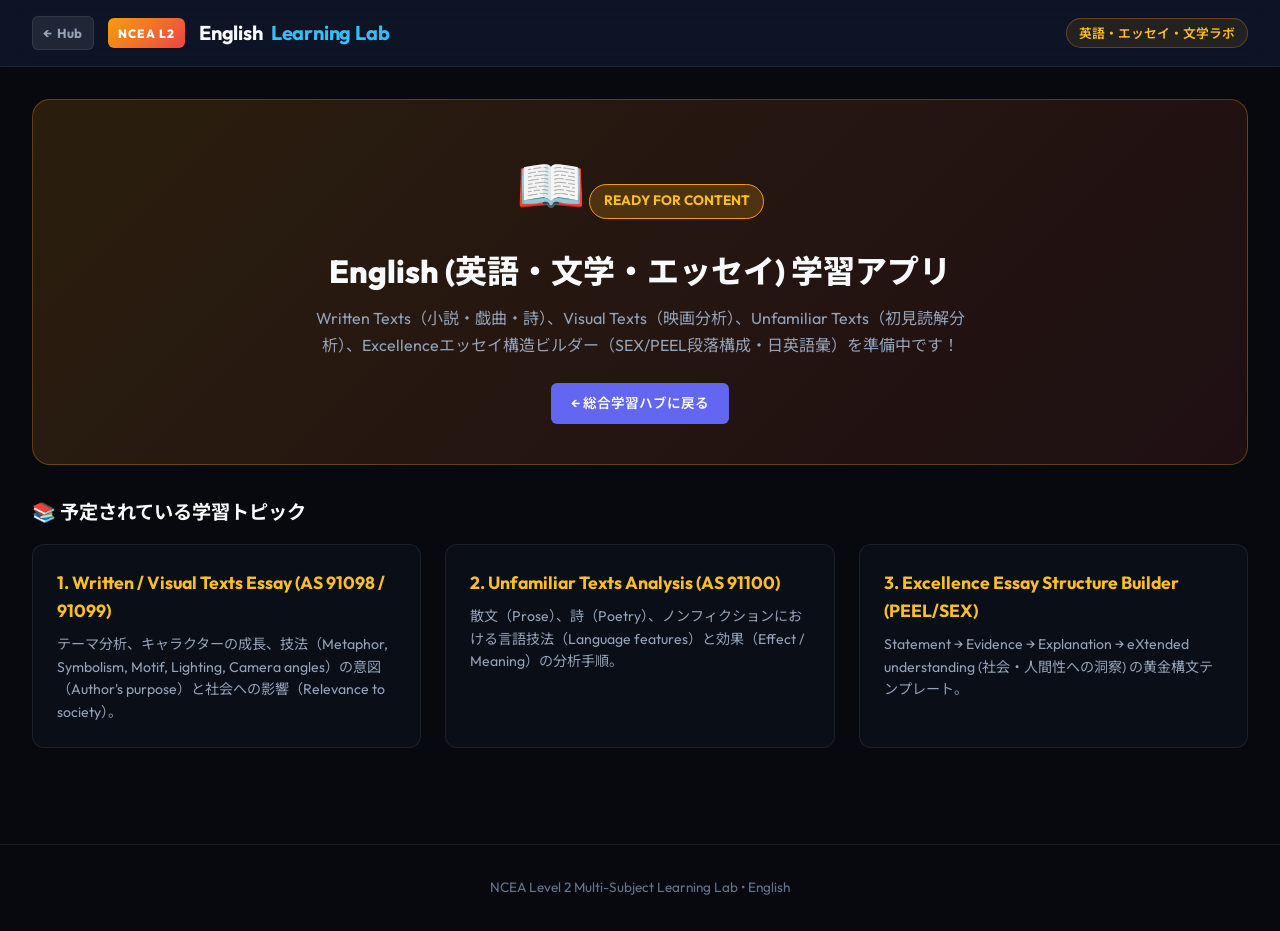
==== english/index.html @ 20cf95ec "Restructure project into multi-subject architecture (Physics, Psychology, Math, English) with main p" ====
<!DOCTYPE html>
<html lang="ja">
<head>
  <meta charset="UTF-8">
  <meta name="viewport" content="width=device-width, initial-scale=1.0">
  <title>English Hub - NCEA Level 2 Learning Lab</title>
  <link rel="preconnect" href="https://fonts.googleapis.com">
  <link rel="preconnect" href="https://fonts.gstatic.com" crossorigin>
  <link href="https://fonts.googleapis.com/css2?family=JetBrains+Mono:wght@400;700&family=Noto+Sans+JP:wght@400;600;700;900&family=Outfit:wght@400;600;700;800&display=swap" rel="stylesheet">
  <link rel="stylesheet" href="../physics/css/style.css">
  <style>
    .subject-hero {
      background: linear-gradient(135deg, rgba(245, 158, 11, 0.15), rgba(239, 68, 68, 0.1));
      border: 1px solid rgba(245, 158, 11, 0.3);
      border-radius: var(--radius-lg);
      padding: 2.5rem;
      margin-bottom: 2rem;
      text-align: center;
    }
    .subject-icon-large {
      font-size: 3.5rem;
      margin-bottom: 1rem;
      display: inline-block;
    }
    .coming-soon-badge {
      background: rgba(245, 158, 11, 0.2);
      border: 1px solid #f59e0b;
      color: #fbbf24;
      font-weight: 700;
      font-size: 0.85rem;
      padding: 0.35rem 0.85rem;
      border-radius: var(--radius-full);
      display: inline-block;
      margin-bottom: 1rem;
    }
    .topic-card-grid {
      display: grid;
      grid-template-columns: repeat(auto-fit, minmax(300px, 1fr));
      gap: 1.5rem;
    }
  </style>
</head>
<body>

  <header class="lab-header">
    <div class="logo-group">
      <a href="../index.html" class="back-hub-btn" title="Back to Learning Hub">
        <span>←</span> Hub
      </a>
      <span class="logo-badge" style="background: linear-gradient(135deg, #f59e0b, #ef4444);">NCEA L2</span>
      <h1 class="lab-title">English <span>Learning Lab</span></h1>
    </div>
    <div class="header-meta">
      <span class="badge-tag" style="background: rgba(245, 158, 11, 0.1); border-color: rgba(245, 158, 11, 0.3); color: #fbbf24;">英語・エッセイ・文学ラボ</span>
    </div>
  </header>

  <main class="main-container">
    <div class="subject-hero">
      <div class="subject-icon-large">📖</div>
      <span class="coming-soon-badge">READY FOR CONTENT</span>
      <h2 style="font-size: 2rem; font-weight: 800; margin-bottom: 0.5rem;">English (英語・文学・エッセイ) 学習アプリ</h2>
      <p style="color: var(--text-secondary); max-width: 650px; margin: 0 auto 1.5rem; line-height: 1.7;">
        Written Texts（小説・戯曲・詩）、Visual Texts（映画分析）、Unfamiliar Texts（初見読解分析）、Excellenceエッセイ構造ビルダー（SEX/PEEL段落構成・日英語彙）を準備中です！
      </p>
      <a href="../index.html" class="reveal-btn" style="background: var(--accent-indigo); color: white; border: none; text-decoration: none; padding: 0.6rem 1.25rem;">
        ← 総合学習ハブに戻る
      </a>
    </div>

    <h3 style="font-size: 1.2rem; font-weight: 700; margin-bottom: 1rem; color: var(--text-primary);">📚 予定されている学習トピック</h3>
    <div class="topic-card-grid">
      <div class="question-card">
        <h4 style="color: #fbbf24; font-size: 1.1rem; margin-bottom: 0.5rem;">1. Written / Visual Texts Essay (AS 91098 / 91099)</h4>
        <p style="font-size: 0.88rem; color: var(--text-secondary); line-height: 1.6;">
          テーマ分析、キャラクターの成長、技法（Metaphor, Symbolism, Motif, Lighting, Camera angles）の意図（Author's purpose）と社会への影響（Relevance to society）。
        </p>
      </div>
      <div class="question-card">
        <h4 style="color: #fbbf24; font-size: 1.1rem; margin-bottom: 0.5rem;">2. Unfamiliar Texts Analysis (AS 91100)</h4>
        <p style="font-size: 0.88rem; color: var(--text-secondary); line-height: 1.6;">
          散文（Prose）、詩（Poetry）、ノンフィクションにおける言語技法（Language features）と効果（Effect / Meaning）の分析手順。
        </p>
      </div>
      <div class="question-card">
        <h4 style="color: #fbbf24; font-size: 1.1rem; margin-bottom: 0.5rem;">3. Excellence Essay Structure Builder (PEEL/SEX)</h4>
        <p style="font-size: 0.88rem; color: var(--text-secondary); line-height: 1.6;">
          Statement → Evidence → Explanation → eXtended understanding (社会・人間性への洞察) の黄金構文テンプレート。
        </p>
      </div>
    </div>
  </main>

  <footer class="lab-footer">
    NCEA Level 2 Multi-Subject Learning Lab • English
  </footer>

</body>
</html>
---- physics/css/style.css ----
/* ============================================================
   NCEA Level 2 Physics - DC Electricity Interactive Learning Lab
   Modern Laboratory Design System
============================================================ */

:root {
  --bg-dark: #07090e;
  --bg-card: #0f172a;
  --bg-card-hover: #1e293b;
  --bg-surface: #131d35;
  --border-color: rgba(255, 255, 255, 0.08);
  --border-active: rgba(56, 189, 248, 0.3);

  --text-primary: #f8fafc;
  --text-secondary: #94a3b8;
  --text-muted: #64748b;

  --accent-cyan: #06b6d4;
  --accent-sky: #38bdf8;
  --accent-gold: #fbbf24;
  --accent-amber: #f59e0b;
  --accent-emerald: #10b981;
  --accent-rose: #f43f5e;
  --accent-indigo: #6366f1;

  --shadow-sm: 0 2px 8px rgba(0, 0, 0, 0.3);
  --shadow-md: 0 8px 24px rgba(0, 0, 0, 0.4);
  --shadow-glow-cyan: 0 0 20px rgba(6, 182, 212, 0.25);
  --shadow-glow-gold: 0 0 20px rgba(245, 158, 11, 0.25);

  --radius-sm: 6px;
  --radius-md: 12px;
  --radius-lg: 18px;
  --radius-full: 9999px;

  --font-sans: 'Outfit', 'Noto Sans JP', -apple-system, BlinkMacSystemFont, sans-serif;
  --font-mono: 'JetBrains Mono', monospace;
}

* {
  box-sizing: border-box;
  margin: 0;
  padding: 0;
}

body {
  background-color: var(--bg-dark);
  color: var(--text-primary);
  font-family: var(--font-sans);
  min-height: 100vh;
  line-height: 1.6;
  -webkit-font-smoothing: antialiased;
  overflow-x: hidden;
}

/* Header & Top Bar */
.lab-header {
  background: rgba(15, 23, 42, 0.85);
  backdrop-filter: blur(16px);
  border-bottom: 1px solid var(--border-color);
  padding: 1rem 2rem;
  position: sticky;
  top: 0;
  z-index: 100;
  display: flex;
  justify-content: space-between;
  align-items: center;
  gap: 1.5rem;
}

.logo-group {
  display: flex;
  align-items: center;
  gap: 0.875rem;
}

.back-hub-btn {
  background: rgba(255, 255, 255, 0.08);
  border: 1px solid var(--border-color);
  color: var(--text-secondary);
  text-decoration: none;
  font-size: 0.82rem;
  font-weight: 700;
  padding: 0.35rem 0.65rem;
  border-radius: var(--radius-sm);
  display: inline-flex;
  align-items: center;
  gap: 0.3rem;
  transition: all 0.2s ease;
}

.back-hub-btn:hover {
  background: var(--accent-indigo);
  color: white;
  border-color: var(--accent-indigo);
  transform: translateX(-2px);
}

.logo-badge {
  background: linear-gradient(135deg, #0284c7, #6366f1);
  color: white;
  font-size: 0.75rem;
  font-weight: 800;
  letter-spacing: 0.08em;
  padding: 0.35rem 0.65rem;
  border-radius: var(--radius-sm);
  text-transform: uppercase;
}

.lab-title {
  font-size: 1.25rem;
  font-weight: 700;
  letter-spacing: -0.01em;
  color: var(--text-primary);
  display: flex;
  align-items: center;
  gap: 0.5rem;
}

.lab-title span {
  color: var(--accent-sky);
}

.header-meta {
  display: flex;
  align-items: center;
  gap: 1rem;
}

.badge-tag {
  background: rgba(56, 189, 248, 0.1);
  border: 1px solid rgba(56, 189, 248, 0.25);
  color: var(--accent-sky);
  font-size: 0.8rem;
  font-weight: 600;
  padding: 0.25rem 0.75rem;
  border-radius: var(--radius-full);
}

/* Nav Tabs */
.nav-tabs-wrapper {
  background: #090e17;
  border-bottom: 1px solid var(--border-color);
  padding: 0.5rem 2rem;
  display: flex;
  gap: 0.5rem;
  overflow-x: auto;
}

.nav-tab-btn {
  background: transparent;
  border: 1px solid transparent;
  color: var(--text-secondary);
  font-family: var(--font-sans);
  font-size: 0.95rem;
  font-weight: 600;
  padding: 0.65rem 1.25rem;
  border-radius: var(--radius-md);
  cursor: pointer;
  display: flex;
  align-items: center;
  gap: 0.5rem;
  transition: all 0.2s ease;
  white-space: nowrap;
}

.nav-tab-btn:hover {
  color: var(--text-primary);
  background: rgba(255, 255, 255, 0.03);
}

.nav-tab-btn.active {
  color: var(--accent-sky);
  background: var(--bg-card);
  border-color: var(--border-active);
  box-shadow: var(--shadow-sm);
}

/* Main Layout Container */
.main-container {
  max-width: 1440px;
  margin: 0 auto;
  padding: 2rem;
}

.tab-panel {
  display: none;
  animation: fadeIn 0.3s ease;
}

.tab-panel.active {
  display: block;
}

@keyframes fadeIn {
  from { opacity: 0; transform: translateY(6px); }
  to { opacity: 1; transform: translateY(0); }
}

/* ============================================================
   TAB 1: SIMULATOR STYLES
============================================================ */
.sim-layout {
  display: grid;
  grid-template-columns: 1fr 340px;
  gap: 1.5rem;
  align-items: start;
}

@media (max-width: 1024px) {
  .sim-layout {
    grid-template-columns: 1fr;
  }
}

.sim-canvas-card {
  background: var(--bg-card);
  border: 1px solid var(--border-color);
  border-radius: var(--radius-lg);
  padding: 1.25rem;
  box-shadow: var(--shadow-md);
  display: flex;
  flex-direction: column;
  gap: 1rem;
}

.sim-toolbar {
  display: flex;
  justify-content: space-between;
  align-items: center;
  flex-wrap: wrap;
  gap: 0.75rem;
  padding-bottom: 0.75rem;
  border-bottom: 1px solid var(--border-color);
}

.mode-selector {
  display: flex;
  background: #090e17;
  border-radius: var(--radius-md);
  padding: 0.25rem;
  border: 1px solid var(--border-color);
}

.mode-btn {
  background: transparent;
  border: none;
  color: var(--text-muted);
  font-family: var(--font-sans);
  font-size: 0.875rem;
  font-weight: 600;
  padding: 0.45rem 0.95rem;
  border-radius: var(--radius-sm);
  cursor: pointer;
  transition: all 0.2s;
}

.mode-btn.active {
  background: var(--accent-indigo);
  color: white;
}

.btn-action {
  background: rgba(244, 63, 94, 0.15);
  border: 1px solid rgba(244, 63, 94, 0.3);
  color: #fda4af;
  font-family: var(--font-sans);
  font-size: 0.85rem;
  font-weight: 600;
  padding: 0.45rem 0.95rem;
  border-radius: var(--radius-md);
  cursor: pointer;
  display: inline-flex;
  align-items: center;
  gap: 0.4rem;
  transition: all 0.2s;
}

.btn-action:hover {
  background: rgba(244, 63, 94, 0.25);
  color: #fff;
  border-color: #f43f5e;
}

.btn-action.blown {
  background: #f43f5e;
  color: #ffffff;
  border-color: #f43f5e;
  animation: pulse 1.5s infinite;
}

@keyframes pulse {
  0%, 100% { opacity: 1; }
  50% { opacity: 0.7; }
}

.canvas-wrapper {
  background: #060910;
  border: 1px solid rgba(255, 255, 255, 0.05);
  border-radius: var(--radius-md);
  position: relative;
  overflow: hidden;
  height: 480px;
}

#circuitCanvas {
  display: block;
  width: 100%;
  height: 100%;
}

.sim-legend {
  display: flex;
  flex-wrap: wrap;
  gap: 1.25rem;
  padding-top: 0.75rem;
  border-top: 1px solid var(--border-color);
  font-size: 0.8rem;
  color: var(--text-secondary);
}

.legend-item {
  display: flex;
  align-items: center;
  gap: 0.45rem;
}

.legend-dot {
  width: 10px;
  height: 10px;
  border-radius: 50%;
}
.legend-dot.electron { background: #0284c7; box-shadow: 0 0 6px #38bdf8; }
.legend-dot.energy { background: #fbbf24; box-shadow: 0 0 6px #f59e0b; }
.legend-dot.spent { background: #64748b; }

/* Simulator Control Panel */
.sim-controls-card {
  background: var(--bg-card);
  border: 1px solid var(--border-color);
  border-radius: var(--radius-lg);
  padding: 1.5rem;
  box-shadow: var(--shadow-md);
  display: flex;
  flex-direction: column;
  gap: 1.5rem;
}

.card-title {
  font-size: 1.1rem;
  font-weight: 700;
  color: var(--text-primary);
  display: flex;
  align-items: center;
  justify-content: space-between;
}

.control-group {
  display: flex;
  flex-direction: column;
  gap: 0.5rem;
}

.control-label-row {
  display: flex;
  justify-content: space-between;
  align-items: center;
  font-size: 0.85rem;
  font-weight: 600;
  color: var(--text-secondary);
}

.control-val {
  font-family: var(--font-mono);
  color: var(--accent-sky);
  font-weight: 700;
  font-size: 0.9rem;
}

.slider-input {
  -webkit-appearance: none;
  appearance: none;
  width: 100%;
  height: 6px;
  border-radius: 3px;
  background: #1e293b;
  outline: none;
  cursor: pointer;
}

.slider-input::-webkit-slider-thumb {
  -webkit-appearance: none;
  appearance: none;
  width: 18px;
  height: 18px;
  border-radius: 50%;
  background: var(--accent-sky);
  cursor: pointer;
  box-shadow: 0 0 8px rgba(56, 189, 248, 0.6);
  transition: transform 0.1s;
}

.slider-input::-webkit-slider-thumb:hover {
  transform: scale(1.15);
}

/* Physics Stats Box */
.physics-stats-box {
  background: var(--bg-surface);
  border: 1px solid rgba(56, 189, 248, 0.2);
  border-radius: var(--radius-md);
  padding: 1rem;
  display: flex;
  flex-direction: column;
  gap: 0.75rem;
}

.stat-item {
  display: flex;
  justify-content: space-between;
  align-items: center;
  font-size: 0.85rem;
}

.stat-label {
  color: var(--text-secondary);
}

.stat-value {
  font-family: var(--font-mono);
  font-weight: 700;
  color: var(--accent-gold);
}

.energy-principle-callout {
  background: rgba(245, 158, 11, 0.08);
  border-left: 3px solid var(--accent-gold);
  padding: 0.75rem;
  border-radius: 0 var(--radius-sm) var(--radius-sm) 0;
  font-size: 0.8rem;
  color: #fde68a;
  line-height: 1.5;
}

/* ============================================================
   TAB 2: SCIPAD WORKBOOK STYLES
============================================================ */
.scipad-nav-pills {
  display: flex;
  gap: 0.75rem;
  margin-bottom: 1.5rem;
  flex-wrap: wrap;
}

.scipad-pill {
  background: var(--bg-card);
  border: 1px solid var(--border-color);
  color: var(--text-secondary);
  font-family: var(--font-sans);
  font-weight: 600;
  font-size: 0.9rem;
  padding: 0.6rem 1.2rem;
  border-radius: var(--radius-md);
  cursor: pointer;
  transition: all 0.2s;
}

.scipad-pill:hover {
  background: var(--bg-card-hover);
  color: var(--text-primary);
}

.scipad-pill.active {
  background: rgba(56, 189, 248, 0.15);
  border-color: var(--accent-sky);
  color: var(--accent-sky);
  box-shadow: var(--shadow-sm);
}

.scipad-page-card {
  background: var(--bg-card);
  border: 1px solid var(--border-color);
  border-radius: var(--radius-lg);
  padding: 2rem;
  margin-bottom: 2rem;
  box-shadow: var(--shadow-md);
}

.page-header-row {
  display: flex;
  justify-content: space-between;
  align-items: flex-start;
  gap: 1rem;
  margin-bottom: 1.5rem;
  padding-bottom: 1rem;
  border-bottom: 1px solid var(--border-color);
  flex-wrap: wrap;
}

.page-badge {
  background: #334155;
  color: #f8fafc;
  font-size: 0.75rem;
  font-weight: 700;
  padding: 0.25rem 0.5rem;
  border-radius: 4px;
  margin-bottom: 0.5rem;
  display: inline-block;
}

.page-title {
  font-size: 1.4rem;
  font-weight: 700;
  color: var(--text-primary);
  margin-bottom: 0.25rem;
}

.page-subtitle {
  color: var(--text-secondary);
  font-size: 0.95rem;
}

.theory-box {
  background: var(--bg-surface);
  border: 1px solid rgba(255, 255, 255, 0.06);
  border-radius: var(--radius-md);
  padding: 1.25rem;
  margin-bottom: 1.75rem;
}

.theory-header {
  font-weight: 700;
  font-size: 0.9rem;
  color: var(--accent-sky);
  margin-bottom: 0.5rem;
  display: flex;
  align-items: center;
  gap: 0.4rem;
}

.theory-text-ja {
  font-size: 0.92rem;
  color: #e2e8f0;
  margin-bottom: 0.75rem;
  white-space: pre-line;
}

.theory-text-en {
  font-size: 0.85rem;
  color: #94a3b8;
  font-style: italic;
  white-space: pre-line;
}

/* Question Cards */
.question-list {
  display: flex;
  flex-direction: column;
  gap: 1.5rem;
}

.question-card {
  background: #090e17;
  border: 1px solid var(--border-color);
  border-radius: var(--radius-md);
  padding: 1.5rem;
  transition: border-color 0.2s;
}

.question-card:hover {
  border-color: rgba(255, 255, 255, 0.15);
}

.question-header {
  display: flex;
  align-items: flex-start;
  gap: 1rem;
  margin-bottom: 1rem;
}

.q-num-badge {
  background: var(--accent-indigo);
  color: #fff;
  font-size: 0.85rem;
  font-weight: 700;
  width: 28px;
  height: 28px;
  border-radius: 50%;
  display: flex;
  align-items: center;
  justify-content: center;
  flex-shrink: 0;
}

.q-body {
  flex: 1;
}

.q-text-en {
  font-size: 1rem;
  font-weight: 600;
  color: var(--text-primary);
  margin-bottom: 0.4rem;
}

.q-text-ja {
  font-size: 0.9rem;
  color: var(--text-secondary);
  margin-bottom: 0.75rem;
}

/* Interactive Answer Reveal */
.answer-section {
  margin-top: 1rem;
  border-top: 1px dashed var(--border-color);
  padding-top: 1rem;
}

.reveal-btn {
  background: rgba(56, 189, 248, 0.1);
  border: 1px solid rgba(56, 189, 248, 0.25);
  color: var(--accent-sky);
  font-family: var(--font-sans);
  font-size: 0.85rem;
  font-weight: 600;
  padding: 0.45rem 0.95rem;
  border-radius: var(--radius-sm);
  cursor: pointer;
  display: inline-flex;
  align-items: center;
  gap: 0.4rem;
  transition: all 0.2s;
}

.reveal-btn:hover {
  background: rgba(56, 189, 248, 0.2);
  color: #fff;
}

.answer-content {
  display: none;
  margin-top: 1rem;
  animation: fadeIn 0.25s ease;
  background: var(--bg-surface);
  border-radius: var(--radius-md);
  padding: 1.25rem;
  border-left: 4px solid var(--accent-emerald);
}

.answer-content.revealed {
  display: block;
}

.ans-block {
  margin-bottom: 1rem;
}

.ans-block:last-child {
  margin-bottom: 0;
}

.ans-tag {
  font-size: 0.75rem;
  font-weight: 700;
  text-transform: uppercase;
  letter-spacing: 0.05em;
  padding: 0.2rem 0.5rem;
  border-radius: 4px;
  display: inline-block;
  margin-bottom: 0.35rem;
}

.ans-tag.en { background: rgba(56, 189, 248, 0.2); color: var(--accent-sky); }
.ans-tag.ja { background: rgba(16, 185, 129, 0.2); color: var(--accent-emerald); }
.ans-tag.excellence { background: rgba(245, 158, 11, 0.2); color: var(--accent-gold); }

.ans-text {
  font-size: 0.92rem;
  white-space: pre-line;
  line-height: 1.6;
}

.ans-text.en { color: #f1f5f9; font-weight: 500; }
.ans-text.ja { color: #cbd5e1; }

.key-terms-row {
  display: flex;
  flex-wrap: wrap;
  gap: 0.4rem;
  margin-top: 0.5rem;
}

.key-term-pill {
  background: rgba(255, 255, 255, 0.06);
  border: 1px solid rgba(255, 255, 255, 0.1);
  color: #e2e8f0;
  font-size: 0.75rem;
  font-family: var(--font-mono);
  padding: 0.2rem 0.5rem;
  border-radius: 4px;
}

/* SciPad Table */
.scipad-table {
  width: 100%;
  border-collapse: collapse;
  margin: 1rem 0;
  font-size: 0.88rem;
}

.scipad-table th, .scipad-table td {
  border: 1px solid var(--border-color);
  padding: 0.75rem 1rem;
  text-align: left;
}

.scipad-table th {
  background: #111a2e;
  color: var(--accent-sky);
  font-weight: 700;
}

.scipad-table td {
  background: #090e17;
  color: #cbd5e1;
}

/* ============================================================
   TAB 3: FORMULA MAGIC TRIANGLE STYLES
============================================================ */
.formula-layout {
  display: grid;
  grid-template-columns: 1fr 1fr;
  gap: 2rem;
  align-items: start;
}

@media (max-width: 900px) {
  .formula-layout {
    grid-template-columns: 1fr;
  }
}

.formula-card {
  background: var(--bg-card);
  border: 1px solid var(--border-color);
  border-radius: var(--radius-lg);
  padding: 2rem;
  box-shadow: var(--shadow-md);
}

.formula-selector-bar {
  display: flex;
  gap: 0.5rem;
  margin-bottom: 2rem;
  flex-wrap: wrap;
}

.formula-choice-btn {
  background: #090e17;
  border: 1px solid var(--border-color);
  color: var(--text-secondary);
  font-family: var(--font-mono);
  font-size: 0.95rem;
  font-weight: 700;
  padding: 0.5rem 1rem;
  border-radius: var(--radius-md);
  cursor: pointer;
  transition: all 0.2s;
}

.formula-choice-btn.active {
  background: rgba(56, 189, 248, 0.15);
  border-color: var(--accent-sky);
  color: var(--accent-sky);
}

/* Magic Triangle Visual */
.triangle-visual-container {
  display: flex;
  flex-direction: column;
  align-items: center;
  margin: 1.5rem 0;
}

.triangle-svg-wrapper {
  position: relative;
  width: 280px;
  height: 240px;
}

.tri-interactive-btn {
  cursor: pointer;
  transition: all 0.2s;
}

.tri-interactive-btn:hover rect,
.tri-interactive-btn:hover path {
  fill-opacity: 0.35 !important;
}

.tri-interactive-btn.selected rect,
.tri-interactive-btn.selected path {
  fill-opacity: 0.6 !important;
  stroke: var(--accent-gold) !important;
  stroke-width: 3 !important;
}

.triangle-tip {
  font-size: 0.8rem;
  color: var(--text-muted);
  text-align: center;
  margin-top: 0.5rem;
}

/* Calculation & Working Result Card */
.calc-result-box {
  background: var(--bg-surface);
  border: 1px solid rgba(56, 189, 248, 0.25);
  border-radius: var(--radius-md);
  padding: 1.5rem;
  margin-top: 1.5rem;
}

.target-eq-display {
  font-size: 1.6rem;
  font-family: var(--font-mono);
  font-weight: 800;
  color: var(--accent-gold);
  margin-bottom: 1rem;
  text-align: center;
  padding: 0.75rem;
  background: #090e17;
  border-radius: var(--radius-sm);
  border: 1px dashed rgba(245, 158, 11, 0.3);
}

.working-step {
  font-size: 0.95rem;
  line-height: 1.7;
  color: #e2e8f0;
  white-space: pre-line;
  margin-top: 0.75rem;
  padding-top: 0.75rem;
  border-top: 1px solid var(--border-color);
}

/* ============================================================
   TAB 4: NCEA EXCELLENCE GUIDE
============================================================ */
.guide-grid {
  display: grid;
  grid-template-columns: repeat(auto-fit, minmax(340px, 1fr));
  gap: 1.5rem;
}

.guide-card {
  background: var(--bg-card);
  border: 1px solid var(--border-color);
  border-radius: var(--radius-lg);
  padding: 1.75rem;
  box-shadow: var(--shadow-md);
}

.guide-card-header {
  display: flex;
  align-items: center;
  gap: 0.75rem;
  margin-bottom: 1.25rem;
}

.guide-icon {
  font-size: 1.5rem;
}

.guide-phrase-item {
  background: #090e17;
  border: 1px solid var(--border-color);
  border-radius: var(--radius-md);
  padding: 1rem;
  margin-bottom: 1rem;
}

.phrase-en {
  font-size: 0.95rem;
  font-weight: 600;
  color: var(--accent-sky);
  margin-bottom: 0.25rem;
}

.phrase-ja {
  font-size: 0.85rem;
  color: var(--text-secondary);
  margin-bottom: 0.5rem;
}

.phrase-why {
  font-size: 0.8rem;
  color: #cbd5e1;
  background: rgba(255, 255, 255, 0.03);
  padding: 0.5rem;
  border-radius: 4px;
}

/* ============================================================
   LIVE MATHEMATICAL WORKING STYLES
============================================================ */
.live-working-section {
  margin-top: 1.75rem;
}

.live-working-card {
  background: var(--bg-card);
  border: 1px solid var(--border-color);
  border-radius: var(--radius-lg);
  padding: 1.75rem;
  box-shadow: var(--shadow-md);
}

.live-working-header {
  display: flex;
  justify-content: space-between;
  align-items: center;
  margin-bottom: 1.5rem;
  padding-bottom: 1rem;
  border-bottom: 1px solid var(--border-color);
  flex-wrap: wrap;
  gap: 1rem;
}

.header-left {
  display: flex;
  align-items: center;
  gap: 0.85rem;
}

.calc-icon {
  font-size: 1.75rem;
  background: rgba(56, 189, 248, 0.12);
  width: 44px;
  height: 44px;
  border-radius: var(--radius-md);
  display: flex;
  align-items: center;
  justify-content: center;
  border: 1px solid rgba(56, 189, 248, 0.25);
}

.live-working-title {
  font-size: 1.25rem;
  font-weight: 700;
  color: var(--text-primary);
}

.live-working-subtitle {
  font-size: 0.85rem;
  color: var(--text-secondary);
}

.live-badge {
  background: rgba(16, 185, 129, 0.15);
  border: 1px solid rgba(16, 185, 129, 0.35);
  color: #34d399;
  font-size: 0.75rem;
  font-weight: 800;
  letter-spacing: 0.08em;
  padding: 0.35rem 0.75rem;
  border-radius: var(--radius-full);
  animation: liveGlow 2s infinite;
}

@keyframes liveGlow {
  0%, 100% { box-shadow: 0 0 4px rgba(16, 185, 129, 0.3); }
  50% { box-shadow: 0 0 12px rgba(16, 185, 129, 0.6); }
}

.working-grid {
  display: grid;
  grid-template-columns: repeat(auto-fit, minmax(320px, 1fr));
  gap: 1.25rem;
}

.calc-step-card {
  background: #090e17;
  border: 1px solid var(--border-color);
  border-radius: var(--radius-md);
  padding: 1.25rem;
  display: flex;
  flex-direction: column;
  gap: 0.75rem;
  transition: border-color 0.2s, transform 0.2s;
  position: relative;
  overflow: hidden;
}

.calc-step-card:hover {
  border-color: rgba(56, 189, 248, 0.3);
  transform: translateY(-2px);
}

.step-card-header {
  display: flex;
  justify-content: space-between;
  align-items: center;
}

.step-number {
  font-size: 0.75rem;
  font-weight: 700;
  background: rgba(99, 102, 241, 0.2);
  color: #a5b4fc;
  padding: 0.2rem 0.5rem;
  border-radius: 4px;
  font-family: var(--font-mono);
}

.step-concept {
  font-size: 0.82rem;
  font-weight: 600;
  color: var(--accent-sky);
}

.step-formula-name {
  font-size: 0.95rem;
  font-weight: 700;
  color: #f8fafc;
}

.step-formula-box {
  background: var(--bg-surface);
  border: 1px solid rgba(255, 255, 255, 0.05);
  border-radius: var(--radius-sm);
  padding: 0.75rem 1rem;
  font-family: var(--font-mono);
}

.formula-raw {
  font-size: 0.85rem;
  color: var(--text-secondary);
  margin-bottom: 0.35rem;
}

.formula-substituted {
  font-size: 1rem;
  color: #f8fafc;
  font-weight: 600;
  word-break: break-all;
}

.formula-substituted .highlight-val {
  color: var(--accent-gold);
  font-weight: 800;
}

.formula-substituted .highlight-res {
  color: var(--accent-sky);
  font-weight: 800;
  font-size: 1.08em;
}

.step-explanation-ja {
  font-size: 0.82rem;
  color: #94a3b8;
  line-height: 1.5;
  background: rgba(255, 255, 255, 0.02);
  padding: 0.5rem 0.75rem;
  border-radius: 4px;
  border-left: 2px solid var(--accent-indigo);
}

/* Footer */
.lab-footer {
  margin-top: 4rem;
  padding: 2rem;
  border-top: 1px solid var(--border-color);
  text-align: center;
  color: var(--text-muted);
  font-size: 0.85rem;
}
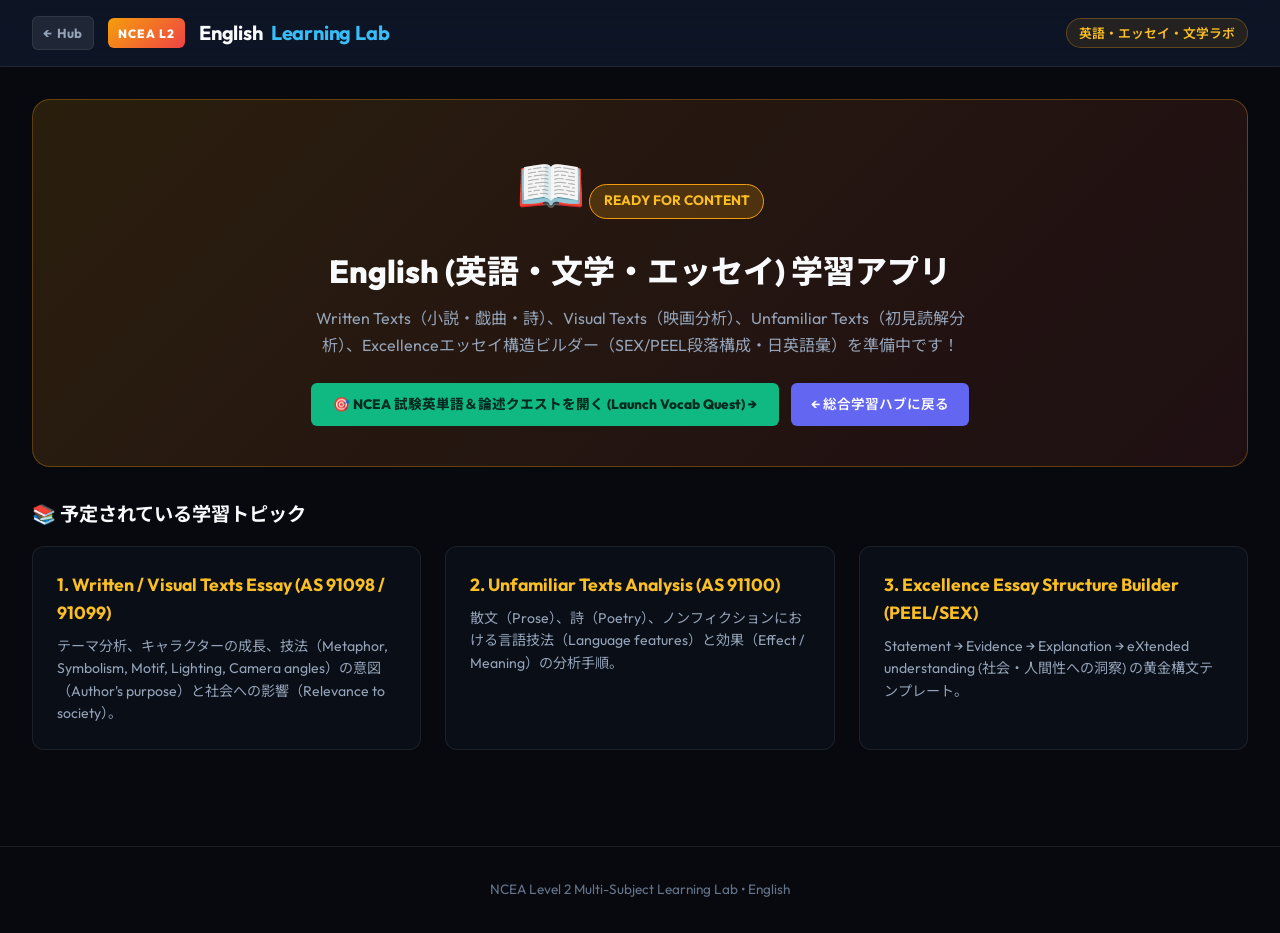
==== commit 62e9df07: "Add NCEA Level 2 Exam Vocab Quest module with folder-tab UI and gamification" ====
--- a/english/index.html
+++ b/english/index.html
@@ -35,10 +35,11 @@
     }
     .topic-card-grid {
       display: grid;
-      grid-template-columns: repeat(auto-fit, minmax(300px, 1fr));
+      grid-template-columns: repeat(auto-fit, minmax(min(100%, 300px), 1fr));
       gap: 1.5rem;
     }
   </style>
+  <link rel="stylesheet" href="../css/shared.css">
 </head>
 <body>
 
@@ -63,9 +64,14 @@
       <p style="color: var(--text-secondary); max-width: 650px; margin: 0 auto 1.5rem; line-height: 1.7;">
         Written Texts（小説・戯曲・詩）、Visual Texts（映画分析）、Unfamiliar Texts（初見読解分析）、Excellenceエッセイ構造ビルダー（SEX/PEEL段落構成・日英語彙）を準備中です！
       </p>
-      <a href="../index.html" class="reveal-btn" style="background: var(--accent-indigo); color: white; border: none; text-decoration: none; padding: 0.6rem 1.25rem;">
-        ← 総合学習ハブに戻る
-      </a>
+      <div style="display: flex; justify-content: center; flex-wrap: wrap; gap: 0.75rem;">
+        <a href="../vocab/index.html" class="reveal-btn" style="background: #10b981; color: #022c22; font-weight: 800; border: none; text-decoration: none; padding: 0.65rem 1.35rem;">
+          🎯 NCEA 試験英単語＆論述クエストを開く (Launch Vocab Quest) →
+        </a>
+        <a href="../index.html" class="reveal-btn" style="background: var(--accent-indigo); color: white; border: none; text-decoration: none; padding: 0.65rem 1.25rem;">
+          ← 総合学習ハブに戻る
+        </a>
+      </div>
     </div>
 
     <h3 style="font-size: 1.2rem; font-weight: 700; margin-bottom: 1rem; color: var(--text-primary);">📚 予定されている学習トピック</h3>
@@ -95,5 +101,7 @@
     NCEA Level 2 Multi-Subject Learning Lab • English
   </footer>
 
+  <!-- Layout audit: open this page with ?audit to check mobile layout -->
+  <script src="../tools/layout-audit.js" defer></script>
 </body>
 </html>
--- a/physics/css/style.css
+++ b/physics/css/style.css
@@ -58,7 +58,7 @@
   background: rgba(15, 23, 42, 0.85);
   backdrop-filter: blur(16px);
   border-bottom: 1px solid var(--border-color);
-  padding: 1rem 2rem;
+  padding: 1rem var(--pad-lg);
   position: sticky;
   top: 0;
   z-index: 100;
@@ -141,7 +141,7 @@
 .nav-tabs-wrapper {
   background: #090e17;
   border-bottom: 1px solid var(--border-color);
-  padding: 0.5rem 2rem;
+  padding: 0.5rem var(--pad-lg);
   display: flex;
   gap: 0.5rem;
   overflow-x: auto;
@@ -217,7 +217,7 @@
   background: var(--bg-card);
   border: 1px solid var(--border-color);
   border-radius: var(--radius-lg);
-  padding: 1.25rem;
+  padding: var(--pad-sm);
   box-shadow: var(--shadow-md);
   display: flex;
   flex-direction: column;
@@ -339,7 +339,7 @@
   background: var(--bg-card);
   border: 1px solid var(--border-color);
   border-radius: var(--radius-lg);
-  padding: 1.5rem;
+  padding: var(--pad-md);
   box-shadow: var(--shadow-md);
   display: flex;
   flex-direction: column;
@@ -481,7 +481,7 @@
   background: var(--bg-card);
   border: 1px solid var(--border-color);
   border-radius: var(--radius-lg);
-  padding: 2rem;
+  padding: var(--pad-lg);
   margin-bottom: 2rem;
   box-shadow: var(--shadow-md);
 }
@@ -524,7 +524,7 @@
   background: var(--bg-surface);
   border: 1px solid rgba(255, 255, 255, 0.06);
   border-radius: var(--radius-md);
-  padding: 1.25rem;
+  padding: var(--pad-sm);
   margin-bottom: 1.75rem;
 }
 
@@ -563,7 +563,7 @@
   background: #090e17;
   border: 1px solid var(--border-color);
   border-radius: var(--radius-md);
-  padding: 1.5rem;
+  padding: var(--pad-md);
   transition: border-color 0.2s;
 }
 
@@ -643,7 +643,7 @@
   animation: fadeIn 0.25s ease;
   background: var(--bg-surface);
   border-radius: var(--radius-md);
-  padding: 1.25rem;
+  padding: var(--pad-sm);
   border-left: 4px solid var(--accent-emerald);
 }
 
@@ -745,7 +745,7 @@
   background: var(--bg-card);
   border: 1px solid var(--border-color);
   border-radius: var(--radius-lg);
-  padding: 2rem;
+  padding: var(--pad-lg);
   box-shadow: var(--shadow-md);
 }
 
@@ -818,7 +818,7 @@
   background: var(--bg-surface);
   border: 1px solid rgba(56, 189, 248, 0.25);
   border-radius: var(--radius-md);
-  padding: 1.5rem;
+  padding: var(--pad-md);
   margin-top: 1.5rem;
 }
 
@@ -850,7 +850,7 @@
 ============================================================ */
 .guide-grid {
   display: grid;
-  grid-template-columns: repeat(auto-fit, minmax(340px, 1fr));
+  grid-template-columns: repeat(auto-fit, minmax(min(100%, 340px), 1fr));
   gap: 1.5rem;
 }
 
@@ -858,7 +858,7 @@
   background: var(--bg-card);
   border: 1px solid var(--border-color);
   border-radius: var(--radius-lg);
-  padding: 1.75rem;
+  padding: var(--pad-lg);
   box-shadow: var(--shadow-md);
 }
 
@@ -913,7 +913,7 @@
   background: var(--bg-card);
   border: 1px solid var(--border-color);
   border-radius: var(--radius-lg);
-  padding: 1.75rem;
+  padding: var(--pad-lg);
   box-shadow: var(--shadow-md);
 }
 
@@ -976,7 +976,7 @@
 
 .working-grid {
   display: grid;
-  grid-template-columns: repeat(auto-fit, minmax(320px, 1fr));
+  grid-template-columns: repeat(auto-fit, minmax(min(100%, 320px), 1fr));
   gap: 1.25rem;
 }
 
@@ -984,7 +984,7 @@
   background: #090e17;
   border: 1px solid var(--border-color);
   border-radius: var(--radius-md);
-  padding: 1.25rem;
+  padding: var(--pad-sm);
   display: flex;
   flex-direction: column;
   gap: 0.75rem;
@@ -1045,17 +1045,6 @@
   color: #f8fafc;
   font-weight: 600;
   word-break: break-all;
-}
-
-.formula-substituted .highlight-val {
-  color: var(--accent-gold);
-  font-weight: 800;
-}
-
-.formula-substituted .highlight-res {
-  color: var(--accent-sky);
-  font-weight: 800;
-  font-size: 1.08em;
 }
 
 .step-explanation-ja {
@@ -1068,6 +1057,305 @@
   border-left: 2px solid var(--accent-indigo);
 }
 
+/* ============================================================
+   LORENTZ LAB & QUIZ & PUZZLE STYLES
+============================================================ */
+.quiz-question-box {
+  background: #090e17;
+  border: 1px solid var(--border-color);
+  border-radius: var(--radius-md);
+  padding: var(--pad-md);
+}
+
+.quiz-status-row {
+  display: flex;
+  justify-content: space-between;
+  margin-bottom: 1.25rem;
+}
+
+.quiz-score-badge {
+  background: rgba(245, 158, 11, 0.15);
+  border: 1px solid rgba(245, 158, 11, 0.3);
+  color: #fbbf24;
+  padding: 0.35rem 0.75rem;
+  border-radius: var(--radius-full);
+  font-size: 0.85rem;
+}
+
+.quiz-streak-badge {
+  background: rgba(239, 68, 68, 0.15);
+  border: 1px solid rgba(239, 68, 68, 0.3);
+  color: #f87171;
+  padding: 0.35rem 0.75rem;
+  border-radius: var(--radius-full);
+  font-size: 0.85rem;
+}
+
+.quiz-scenario-card {
+  display: flex;
+  gap: 1rem;
+  background: var(--bg-surface);
+  border: 1px solid var(--border-color);
+  border-radius: var(--radius-md);
+  padding: var(--pad-sm);
+  margin-bottom: 1.5rem;
+}
+
+.scenario-icon {
+  font-size: 2.25rem;
+}
+
+.scenario-title {
+  font-size: 0.95rem;
+  font-weight: 700;
+  color: #f8fafc;
+  margin-bottom: 0.5rem;
+}
+
+.scenario-list {
+  list-style: none;
+  font-size: 0.88rem;
+  color: #cbd5e1;
+  display: flex;
+  flex-direction: column;
+  gap: 0.35rem;
+}
+
+.quiz-prompt {
+  font-size: 1rem;
+  font-weight: 700;
+  color: var(--text-primary);
+  margin-bottom: 1rem;
+  text-align: center;
+}
+
+.quiz-options-row {
+  display: grid;
+  grid-template-columns: 1fr 1fr;
+  gap: 1rem;
+  margin-bottom: 1.25rem;
+}
+
+.quiz-choice-btn {
+  padding: 1rem;
+  border-radius: var(--radius-md);
+  font-family: var(--font-sans);
+  font-size: 0.95rem;
+  font-weight: 700;
+  cursor: pointer;
+  display: flex;
+  align-items: center;
+  justify-content: center;
+  gap: 0.5rem;
+  transition: all 0.2s ease;
+}
+
+.quiz-choice-btn.pos {
+  background: rgba(244, 63, 94, 0.15);
+  border: 1px solid rgba(244, 63, 94, 0.35);
+  color: #f43f5e;
+}
+
+.quiz-choice-btn.pos:hover {
+  background: #f43f5e;
+  color: white;
+  transform: translateY(-2px);
+}
+
+.quiz-choice-btn.neg {
+  background: rgba(56, 189, 248, 0.15);
+  border: 1px solid rgba(56, 189, 248, 0.35);
+  color: #38bdf8;
+}
+
+.quiz-choice-btn.neg:hover {
+  background: #0284c7;
+  color: white;
+  transform: translateY(-2px);
+}
+
+.quiz-feedback-box {
+  padding: var(--pad-sm);
+  border-radius: var(--radius-md);
+  margin-top: 1.25rem;
+  animation: fadeIn 0.3s ease;
+}
+
+.quiz-feedback-box.success {
+  background: rgba(16, 185, 129, 0.12);
+  border: 1px solid rgba(16, 185, 129, 0.4);
+}
+
+.quiz-feedback-box.error {
+  background: rgba(239, 68, 68, 0.12);
+  border: 1px solid rgba(239, 68, 68, 0.4);
+}
+
+.feedback-heading {
+  font-size: 1.1rem;
+  font-weight: 800;
+  margin-bottom: 0.5rem;
+}
+
+.quiz-feedback-box.success .feedback-heading { color: #34d399; }
+.quiz-feedback-box.error .feedback-heading { color: #f87171; }
+
+.feedback-text {
+  font-size: 0.88rem;
+  color: #cbd5e1;
+  line-height: 1.6;
+  margin-bottom: 1rem;
+}
+
+.next-q-btn {
+  background: var(--accent-indigo);
+  color: white;
+  border: none;
+  font-family: var(--font-sans);
+  font-weight: 700;
+  font-size: 0.9rem;
+  padding: 0.6rem 1.25rem;
+  border-radius: var(--radius-sm);
+  cursor: pointer;
+  transition: all 0.2s;
+}
+
+.next-q-btn:hover {
+  background: #4f46e5;
+  transform: translateX(4px);
+}
+
+/* Puzzle Styles */
+.puzzle-wrapper {
+  background: #090e17;
+  border: 1px solid var(--border-color);
+  border-radius: var(--radius-md);
+  padding: var(--pad-md);
+}
+
+.puzzle-nav-row {
+  display: flex;
+  gap: 0.5rem;
+  margin-bottom: 1.25rem;
+}
+
+.puzzle-tab-btn {
+  background: var(--bg-card);
+  border: 1px solid var(--border-color);
+  color: var(--text-secondary);
+  font-family: var(--font-sans);
+  font-weight: 700;
+  font-size: 0.82rem;
+  padding: 0.4rem 0.85rem;
+  border-radius: var(--radius-sm);
+  cursor: pointer;
+  transition: all 0.2s;
+}
+
+.puzzle-tab-btn.active {
+  background: rgba(99, 102, 241, 0.2);
+  border-color: var(--accent-indigo);
+  color: #a5b4fc;
+}
+
+.puzzle-header {
+  margin-bottom: 1.25rem;
+}
+
+.puzzle-q-ja {
+  font-size: 1.05rem;
+  font-weight: 700;
+  color: #f8fafc;
+  margin-bottom: 0.25rem;
+}
+
+.puzzle-q-en {
+  font-size: 0.85rem;
+  color: var(--text-secondary);
+}
+
+.puzzle-build-area {
+  min-height: 90px;
+  background: var(--bg-surface);
+  border: 2px dashed rgba(255, 255, 255, 0.15);
+  border-radius: var(--radius-md);
+  padding: 1rem;
+  margin-bottom: 1.25rem;
+  display: flex;
+  align-items: center;
+  justify-content: center;
+  flex-wrap: wrap;
+  gap: 0.5rem;
+}
+
+.build-placeholder {
+  color: var(--text-muted);
+  font-size: 0.85rem;
+  text-align: center;
+}
+
+.selected-chunks-row {
+  display: flex;
+  flex-wrap: wrap;
+  gap: 0.5rem;
+  width: 100%;
+}
+
+.selected-chunk {
+  background: rgba(56, 189, 248, 0.15);
+  border: 1px solid var(--accent-sky);
+  color: #f8fafc;
+  font-family: var(--font-sans);
+  font-size: 0.88rem;
+  font-weight: 600;
+  padding: 0.4rem 0.75rem;
+  border-radius: var(--radius-sm);
+  animation: popIn 0.2s ease;
+}
+
+@keyframes popIn {
+  from { transform: scale(0.9); opacity: 0; }
+  to { transform: scale(1); opacity: 1; }
+}
+
+.puzzle-bank-area {
+  display: flex;
+  flex-wrap: wrap;
+  gap: 0.5rem;
+  margin-bottom: 1.5rem;
+}
+
+.puzzle-chunk-btn {
+  background: var(--bg-card);
+  border: 1px solid var(--border-color);
+  color: var(--text-primary);
+  font-family: var(--font-sans);
+  font-size: 0.85rem;
+  font-weight: 500;
+  padding: 0.5rem 0.85rem;
+  border-radius: var(--radius-sm);
+  cursor: pointer;
+  transition: all 0.2s ease;
+}
+
+.puzzle-chunk-btn:hover:not(:disabled) {
+  border-color: var(--accent-sky);
+  background: var(--bg-card-hover);
+  transform: translateY(-2px);
+}
+
+.puzzle-chunk-btn.used {
+  opacity: 0.3;
+  cursor: not-allowed;
+  border-style: dashed;
+}
+
+.puzzle-actions-row {
+  display: flex;
+  justify-content: flex-end;
+  gap: 0.75rem;
+}
+
 /* Footer */
 .lab-footer {
   margin-top: 4rem;
@@ -1078,3 +1366,486 @@
   font-size: 0.85rem;
 }
 
+/* ============================================================
+   PHYSICS ARCADE & SURVIVAL ARENA STYLES
+============================================================ */
+.arcade-lobby-card, .arcade-arena-card {
+  background: var(--bg-card);
+  border: 1px solid var(--border-color);
+  border-radius: var(--radius-lg);
+  padding: var(--pad-lg);
+  box-shadow: 0 10px 30px rgba(0, 0, 0, 0.4);
+}
+
+.arcade-title-group {
+  display: flex;
+  align-items: center;
+  gap: 1.25rem;
+  margin-bottom: 1.5rem;
+}
+
+.arcade-main-title {
+  font-size: 1.6rem;
+  font-weight: 800;
+  color: #f8fafc;
+  letter-spacing: -0.02em;
+}
+
+.arcade-subtitle {
+  font-size: 0.9rem;
+  color: var(--text-secondary);
+}
+
+.highscore-badge-row {
+  margin-bottom: 1.75rem;
+}
+
+.game-modes-grid {
+  display: grid;
+  grid-template-columns: repeat(auto-fit, minmax(min(100%, 300px), 1fr));
+  gap: 1.25rem;
+}
+
+.game-mode-card {
+  background: var(--bg-surface);
+  border: 1px solid var(--border-color);
+  border-radius: var(--radius-md);
+  padding: var(--pad-md);
+  display: flex;
+  flex-direction: column;
+  justify-content: space-between;
+  transition: all 0.25s ease;
+  cursor: pointer;
+}
+
+.game-mode-card:hover {
+  transform: translateY(-4px);
+  border-color: var(--accent-sky);
+  box-shadow: 0 8px 24px rgba(56, 189, 248, 0.15);
+}
+
+.mode-icon {
+  font-size: 2.2rem;
+  margin-bottom: 0.75rem;
+}
+
+.mode-title {
+  font-size: 1.2rem;
+  font-weight: 700;
+  color: #f8fafc;
+  margin-bottom: 0.4rem;
+}
+
+.mode-desc {
+  font-size: 0.85rem;
+  color: var(--text-secondary);
+  line-height: 1.5;
+}
+
+/* Arcade Arena HUD */
+.arcade-hud {
+  display: flex;
+  justify-content: space-between;
+  align-items: center;
+  padding-bottom: 1.25rem;
+  margin-bottom: 1.5rem;
+  border-bottom: 1px solid var(--border-color);
+  flex-wrap: wrap;
+  gap: 0.75rem;
+}
+
+.hud-left, .hud-right {
+  display: flex;
+  align-items: center;
+  gap: 0.75rem;
+}
+
+.hud-mode-badge {
+  background: rgba(56, 189, 248, 0.15);
+  color: #38bdf8;
+  border: 1px solid rgba(56, 189, 248, 0.3);
+  font-weight: 800;
+  font-size: 0.82rem;
+  padding: 0.3rem 0.65rem;
+  border-radius: var(--radius-sm);
+}
+
+.lives-container {
+  font-size: 1.3rem;
+  letter-spacing: 0.2rem;
+}
+
+.timer-badge {
+  background: rgba(239, 68, 68, 0.15);
+  border: 1px solid rgba(239, 68, 68, 0.4);
+  color: #f87171;
+  font-family: var(--font-mono);
+  font-size: 1.15rem;
+  font-weight: 800;
+  padding: 0.25rem 0.85rem;
+  border-radius: var(--radius-full);
+}
+
+.streak-badge {
+  background: rgba(245, 158, 11, 0.15);
+  color: #fbbf24;
+  border: 1px solid rgba(245, 158, 11, 0.3);
+  font-weight: 700;
+  font-size: 0.85rem;
+  padding: 0.3rem 0.65rem;
+  border-radius: var(--radius-sm);
+}
+
+.score-display {
+  font-family: var(--font-mono);
+  font-size: 1.35rem;
+  font-weight: 800;
+  color: #f8fafc;
+}
+
+/* Question Card Box in Arena */
+.arcade-q-box {
+  background: #080d16;
+  border: 1px solid var(--border-color);
+  border-radius: var(--radius-md);
+  padding: var(--pad-lg);
+  margin-bottom: 1.25rem;
+}
+
+.q-category-tag {
+  display: inline-block;
+  background: rgba(56, 189, 248, 0.12);
+  color: #38bdf8;
+  font-size: 0.78rem;
+  font-weight: 700;
+  padding: 0.2rem 0.55rem;
+  border-radius: var(--radius-sm);
+  margin-bottom: 0.75rem;
+}
+
+.q-title-en {
+  font-size: 1.15rem;
+  font-weight: 700;
+  color: #f8fafc;
+  line-height: 1.5;
+  margin-bottom: 0.5rem;
+}
+
+.q-title-ja {
+  font-size: 0.92rem;
+  color: var(--text-secondary);
+  line-height: 1.5;
+  margin-bottom: 1.5rem;
+}
+
+.q-options-grid {
+  display: grid;
+  grid-template-columns: repeat(auto-fit, minmax(min(100%, 260px), 1fr));
+  gap: 0.85rem;
+}
+
+.q-opt-btn {
+  background: var(--bg-surface);
+  border: 1px solid var(--border-color);
+  color: var(--text-primary);
+  font-family: var(--font-sans);
+  font-size: 0.92rem;
+  font-weight: 600;
+  padding: 0.85rem 1.1rem;
+  border-radius: var(--radius-md);
+  cursor: pointer;
+  display: flex;
+  align-items: center;
+  gap: 0.75rem;
+  transition: all 0.15s ease;
+  text-align: left;
+}
+
+.q-opt-btn:hover:not(:disabled) {
+  background: var(--bg-card-hover);
+  border-color: var(--accent-sky);
+  transform: translateY(-2px);
+}
+
+.opt-letter {
+  background: rgba(255, 255, 255, 0.08);
+  color: var(--text-secondary);
+  font-weight: 800;
+  font-size: 0.8rem;
+  width: 24px;
+  height: 24px;
+  border-radius: 50%;
+  display: flex;
+  align-items: center;
+  justify-content: center;
+  flex-shrink: 0;
+}
+
+.q-opt-btn.correct {
+  background: rgba(16, 185, 129, 0.2) !important;
+  border-color: #10b981 !important;
+  color: #34d399 !important;
+}
+
+.q-opt-btn.correct .opt-letter {
+  background: #10b981;
+  color: #fff;
+}
+
+.q-opt-btn.incorrect {
+  background: rgba(239, 68, 68, 0.2) !important;
+  border-color: #ef4444 !important;
+  color: #f87171 !important;
+}
+
+.q-opt-btn.incorrect .opt-letter {
+  background: #ef4444;
+  color: #fff;
+}
+
+/* Feedback Bar */
+.arcade-feedback-bar {
+  border-radius: var(--radius-md);
+  padding: var(--pad-sm);
+  animation: fadeIn 0.2s ease forwards;
+}
+
+.arcade-feedback-bar.correct-bar {
+  background: rgba(16, 185, 129, 0.12);
+  border: 1px solid rgba(16, 185, 129, 0.3);
+}
+
+.arcade-feedback-bar.incorrect-bar {
+  background: rgba(239, 68, 68, 0.12);
+  border: 1px solid rgba(239, 68, 68, 0.3);
+}
+
+.fb-top {
+  display: flex;
+  justify-content: space-between;
+  align-items: center;
+  margin-bottom: 0.5rem;
+}
+
+.fb-exp {
+  font-size: 0.88rem;
+  color: #cbd5e1;
+  line-height: 1.5;
+}
+
+/* Game Over Card */
+.game-over-card {
+  text-align: center;
+  padding: 2rem 1rem;
+  display: flex;
+  flex-direction: column;
+  align-items: center;
+}
+
+.final-score-box {
+  background: #080d16;
+  border: 1px solid var(--border-color);
+  border-radius: var(--radius-md);
+  padding: 1.5rem 2.5rem;
+  margin-top: 1.5rem;
+  width: 100%;
+  max-width: 480px;
+}
+
+.ncea-rank-badge {
+  display: inline-block;
+  padding: 0.4rem 1.25rem;
+  border-radius: var(--radius-full);
+  font-weight: 800;
+  font-size: 1.1rem;
+  margin-top: 0.5rem;
+}
+
+/* Millikan Puzzle Layout */
+.millikan-game-layout {
+  display: grid;
+  grid-template-columns: 1.4fr 1fr;
+  gap: 1.5rem;
+}
+
+@media (max-width: 900px) {
+  .millikan-game-layout {
+    grid-template-columns: 1fr;
+  }
+}
+
+.millikan-canvas-wrapper {
+  background: #060a12;
+  border: 1px solid var(--border-color);
+  border-radius: var(--radius-md);
+  overflow: hidden;
+}
+
+.millikan-controls-panel {
+  background: var(--bg-surface);
+  border: 1px solid var(--border-color);
+  border-radius: var(--radius-md);
+  padding: var(--pad-sm);
+}
+
+/* ============================================================
+   2022 FORMATIVE EXAM STYLES
+============================================================ */
+.exam-header-banner {
+  background: var(--bg-card);
+  border: 1px solid var(--border-color);
+  border-radius: var(--radius-lg);
+  padding: var(--pad-md) var(--pad-lg);
+  margin-bottom: 1.5rem;
+  display: flex;
+  justify-content: space-between;
+  align-items: center;
+  flex-wrap: wrap;
+  gap: 1rem;
+}
+
+.exam-selector-tabs {
+  display: flex;
+  gap: 0.5rem;
+}
+
+.exam-tab-btn {
+  background: var(--bg-surface);
+  border: 1px solid var(--border-color);
+  color: var(--text-secondary);
+  font-family: var(--font-sans);
+  font-size: 0.88rem;
+  font-weight: 700;
+  padding: 0.55rem 1rem;
+  border-radius: var(--radius-md);
+  cursor: pointer;
+  transition: all 0.15s ease;
+}
+
+.exam-tab-btn:hover {
+  border-color: var(--accent-sky);
+  color: var(--text-primary);
+}
+
+.exam-tab-btn.active {
+  background: rgba(56, 189, 248, 0.15);
+  border-color: var(--accent-sky);
+  color: #38bdf8;
+}
+
+.exam-part-card {
+  background: var(--bg-card);
+  border: 1px solid var(--border-color);
+  border-radius: var(--radius-lg);
+  padding: var(--pad-lg);
+  margin-bottom: 1.5rem;
+}
+
+.exam-part-header {
+  display: flex;
+  justify-content: space-between;
+  align-items: center;
+  margin-bottom: 1rem;
+  padding-bottom: 0.75rem;
+  border-bottom: 1px solid var(--border-color);
+}
+
+.exam-diagram-box {
+  background: #080d16;
+  border: 1px solid var(--border-color);
+  border-radius: var(--radius-md);
+  padding: 1rem;
+  margin: 1rem 0;
+  text-align: center;
+}
+
+.exam-diagram-img {
+  max-width: 100%;
+  max-height: 240px;
+  border-radius: 4px;
+}
+
+.exam-diagram-missing {
+  padding: 0.75rem 1rem;
+  font-size: 0.85rem;
+  color: var(--text-secondary);
+  line-height: 1.7;
+}
+
+.exam-diagram-missing span {
+  font-size: 0.75rem;
+  color: var(--text-muted);
+}
+
+.exam-solution-box {
+  background: #080d16;
+  border: 1px solid rgba(56, 189, 248, 0.2);
+  border-radius: var(--radius-md);
+  padding: var(--pad-sm);
+  margin-top: 1rem;
+}
+
+.formula-display {
+  font-family: var(--font-mono);
+  font-size: 1rem;
+  color: #38bdf8;
+  margin-bottom: 0.5rem;
+}
+
+.working-display {
+  font-family: var(--font-mono);
+  font-size: 0.88rem;
+  color: #cbd5e1;
+  white-space: pre-line;
+  line-height: 1.6;
+}
+
+
+
+
+/* ============================================================
+   PHONE (≤640px) — page-specific tweaks
+   Shared header/tabs/spacing rules live in ../css/shared.css
+============================================================ */
+@media (max-width: 640px) {
+  /* Comparison table → each row becomes a 2-column card */
+  .scipad-table,
+  .scipad-table thead,
+  .scipad-table tbody {
+    display: block;
+  }
+
+  .scipad-table tr {
+    display: grid;
+    grid-template-columns: 1fr 1fr;
+  }
+
+  .scipad-table th:first-child {
+    display: none;
+  }
+
+  .scipad-table td:first-child {
+    grid-column: 1 / -1;
+    background: rgba(255, 255, 255, 0.03);
+  }
+
+  .scipad-table th,
+  .scipad-table td {
+    padding: 0.5rem 0.6rem;
+    font-size: 0.82rem;
+  }
+
+  .puzzle-actions-row {
+    flex-wrap: wrap;
+  }
+
+  .puzzle-actions-row > * {
+    flex: 1 1 140px;
+    justify-content: center;
+  }
+
+  .exam-header-banner .badge-tag {
+    white-space: normal;
+    border-radius: var(--radius-sm);
+  }
+}
--- a/css/shared.css
+++ b/css/shared.css
@@ -0,0 +1,328 @@
+/* ============================================================
+   Shared responsive layer — loaded LAST on every page
+   ------------------------------------------------------------
+   Every page links this after its own stylesheet:
+     <link rel="stylesheet" href="../css/shared.css">
+   It owns:
+     1. Breakpoints & spacing tokens (--pad-*, --gutter)
+     2. Header / tab navigation behaviour on tablet & phone
+     3. Safety nets (min-width: 0, media max-width, tables)
+     4. Touch ergonomics (tap targets, 16px inputs, no sticky hover)
+   Rules for new features: see docs/UI-GUIDELINES.md
+============================================================ */
+
+/* ---------- 1. Tokens ----------
+   Breakpoints (keep in sync with docs/UI-GUIDELINES.md):
+     phone  : max-width 640px
+     tablet : 641px – 1024px
+     desktop: 1025px+
+*/
+:root {
+  --pad-lg: 1.75rem;   /* outer cards */
+  --pad-md: 1.5rem;    /* standard cards */
+  --pad-sm: 1.25rem;   /* boxes nested inside cards */
+  --gutter: 2rem;      /* page side padding */
+  --tap-min: 44px;     /* minimum touch target */
+}
+
+@media (max-width: 1024px) {
+  :root {
+    --pad-lg: 1.35rem;
+    --pad-md: 1.2rem;
+    --pad-sm: 1rem;
+    --gutter: 1.25rem;
+  }
+}
+
+@media (max-width: 640px) {
+  :root {
+    --pad-lg: 1rem;
+    --pad-md: 0.9rem;
+    --pad-sm: 0.8rem;
+    --gutter: 0.75rem;
+  }
+}
+
+/* ---------- 2. Global safety nets ---------- */
+html {
+  -webkit-text-size-adjust: 100%;
+  text-size-adjust: 100%;
+}
+
+body {
+  overflow-wrap: break-word;
+  overflow-x: clip;
+}
+
+img, video, svg:not([width]) {
+  max-width: 100%;
+  height: auto;
+}
+
+canvas {
+  max-width: 100%;
+  touch-action: manipulation;
+}
+
+/* Grid / flex children must be allowed to shrink, otherwise a canvas
+   or long formula sized in px pushes the whole column wider than the screen. */
+.sim-layout > *,
+.planner-grid > *,
+.ztable-layout > *,
+.formula-layout > *,
+.lorentz-layout > *,
+.millikan-layout > *,
+[class*="-grid"] > *,
+[class*="-layout"] > * {
+  min-width: 0;
+}
+
+/* Wide tables scroll inside their own box instead of the page */
+table {
+  max-width: 100%;
+}
+
+/* Wrap any wide table in <div class="table-scroll"> */
+.table-scroll {
+  max-width: 100%;
+  overflow-x: auto;
+  -webkit-overflow-scrolling: touch;
+}
+
+pre {
+  white-space: pre-wrap;
+  overflow-wrap: anywhere;
+}
+
+/* ---------- 3. Page frame ---------- */
+.main-container {
+  padding: var(--gutter);
+}
+
+.lab-header,
+.portal-header {
+  padding-left: var(--gutter);
+  padding-right: var(--gutter);
+}
+
+.nav-tabs-wrapper {
+  padding-left: var(--gutter);
+  padding-right: var(--gutter);
+}
+
+/* ---------- 4. Tablet (≤1024px) ---------- */
+@media (max-width: 1024px) {
+  .lab-header,
+  .portal-header {
+    flex-wrap: wrap;
+    row-gap: 0.6rem;
+  }
+
+  .header-meta {
+    flex-wrap: wrap;
+  }
+
+  /* Tabs wrap onto several rows instead of hiding off-screen */
+  .nav-tabs-wrapper {
+    flex-wrap: wrap;
+    overflow-x: visible;
+  }
+
+  .nav-tab-btn {
+    white-space: normal;
+    text-align: left;
+  }
+}
+
+/* ---------- 5. Phone (≤640px) ---------- */
+@media (max-width: 640px) {
+  /* Header: back button + title on one line, badges in a swipeable row */
+  .lab-header,
+  .portal-header {
+    position: static;
+    padding-top: 0.6rem;
+    padding-bottom: 0.6rem;
+    gap: 0.5rem;
+  }
+
+  .logo-group {
+    flex: 1 1 100%;
+    min-width: 0;
+    gap: 0.5rem;
+    flex-wrap: wrap;
+  }
+
+  .logo-badge {
+    display: none;
+  }
+
+  .back-hub-btn {
+    flex: 0 0 auto;
+    min-height: 36px;
+    font-size: 0.8rem;
+    padding: 0.35rem 0.7rem;
+  }
+
+  .lab-title,
+  .portal-title {
+    flex: 1 1 12rem;
+    min-width: 0;
+    font-size: 1.1rem;
+    line-height: 1.25;
+  }
+
+  .lab-title span,
+  .portal-title span {
+    display: block;
+    font-size: 0.85rem;
+  }
+
+  .header-meta {
+    flex: 1 1 100%;
+    flex-wrap: nowrap;
+    overflow-x: auto;
+    gap: 0.4rem;
+    scrollbar-width: none;
+    -webkit-overflow-scrolling: touch;
+  }
+
+  .header-meta::-webkit-scrollbar {
+    display: none;
+  }
+
+  .header-meta .badge-tag {
+    flex: 0 0 auto;
+    white-space: nowrap;
+    font-size: 0.72rem;
+  }
+
+  /* Tabs: 2-column grid so every section is visible at once */
+  .nav-tabs-wrapper {
+    display: grid;
+    grid-template-columns: 1fr 1fr;
+    gap: 0.4rem;
+    padding-top: 0.6rem;
+    padding-bottom: 0.6rem;
+  }
+
+  .nav-tab-btn {
+    min-height: var(--tap-min);
+    padding: 0.5rem 0.6rem;
+    font-size: 0.76rem;
+    line-height: 1.3;
+    gap: 0.35rem;
+    align-items: center;
+    border-color: var(--border-color);
+    background: rgba(255, 255, 255, 0.025);
+  }
+
+  .nav-tab-btn > span:first-child {
+    flex: 0 0 auto;
+    font-size: 1rem;
+  }
+
+  /* Type scale */
+  main h2:not(.hero-title) {
+    font-size: clamp(1.1rem, 5vw, 1.4rem) !important;
+    line-height: 1.35;
+  }
+
+  main h3 {
+    font-size: clamp(1rem, 4.4vw, 1.2rem);
+    line-height: 1.4;
+  }
+
+  /* Multi-column layouts collapse to a single column */
+  .sim-layout,
+  .planner-grid,
+  .formula-layout,
+  .ztable-layout {
+    grid-template-columns: 1fr !important;
+  }
+
+  /* Inline-styled grids from the HTML: max two columns on phones */
+  [style*="grid-template-columns: repeat(3"],
+  [style*="grid-template-columns: repeat(4"] {
+    grid-template-columns: repeat(2, minmax(0, 1fr)) !important;
+  }
+
+  /* Button rows wrap and share the width instead of squashing text vertically */
+  .planner-actions-group,
+  .preset-btn-group,
+  .sim-toolbar,
+  .sim-toolbar > div,
+  .exam-selector-tabs {
+    flex-wrap: wrap;
+  }
+
+  .planner-actions-group > *,
+  .sim-toolbar .btn-action {
+    flex: 1 1 auto;
+    justify-content: center;
+  }
+
+  .planner-top-bar,
+  .exam-header-banner {
+    flex-direction: column;
+    align-items: stretch;
+  }
+
+  /* Portal */
+  .portal-main {
+    padding: 1rem var(--gutter) 2rem;
+  }
+
+  .hero-banner {
+    padding: 1.5rem 1.1rem;
+    margin-bottom: 1.75rem;
+  }
+
+  .hero-title {
+    font-size: 1.6rem;
+  }
+
+  .hero-desc {
+    font-size: 0.92rem;
+  }
+
+  .section-title {
+    font-size: 1.1rem;
+    align-items: flex-start;
+  }
+
+  .lab-footer,
+  .portal-footer {
+    padding: 1.25rem var(--gutter);
+  }
+}
+
+/* ---------- 6. Touch devices (any size) ---------- */
+@media (pointer: coarse) {
+  /* iOS zooms the page when focusing an input whose text is < 16px */
+  input,
+  select,
+  textarea {
+    font-size: max(16px, 1em);
+  }
+
+  button,
+  .btn-action,
+  .back-hub-btn,
+  .header-meta a {
+    min-height: 40px;
+  }
+
+  input[type="range"] {
+    min-height: 32px;
+  }
+}
+
+/* Hover lift effects get stuck after a tap on touch screens */
+@media (hover: none) {
+  .btn-action:hover,
+  .back-hub-btn:hover,
+  .subject-card:hover,
+  .game-mode-card:hover {
+    transform: none;
+  }
+}
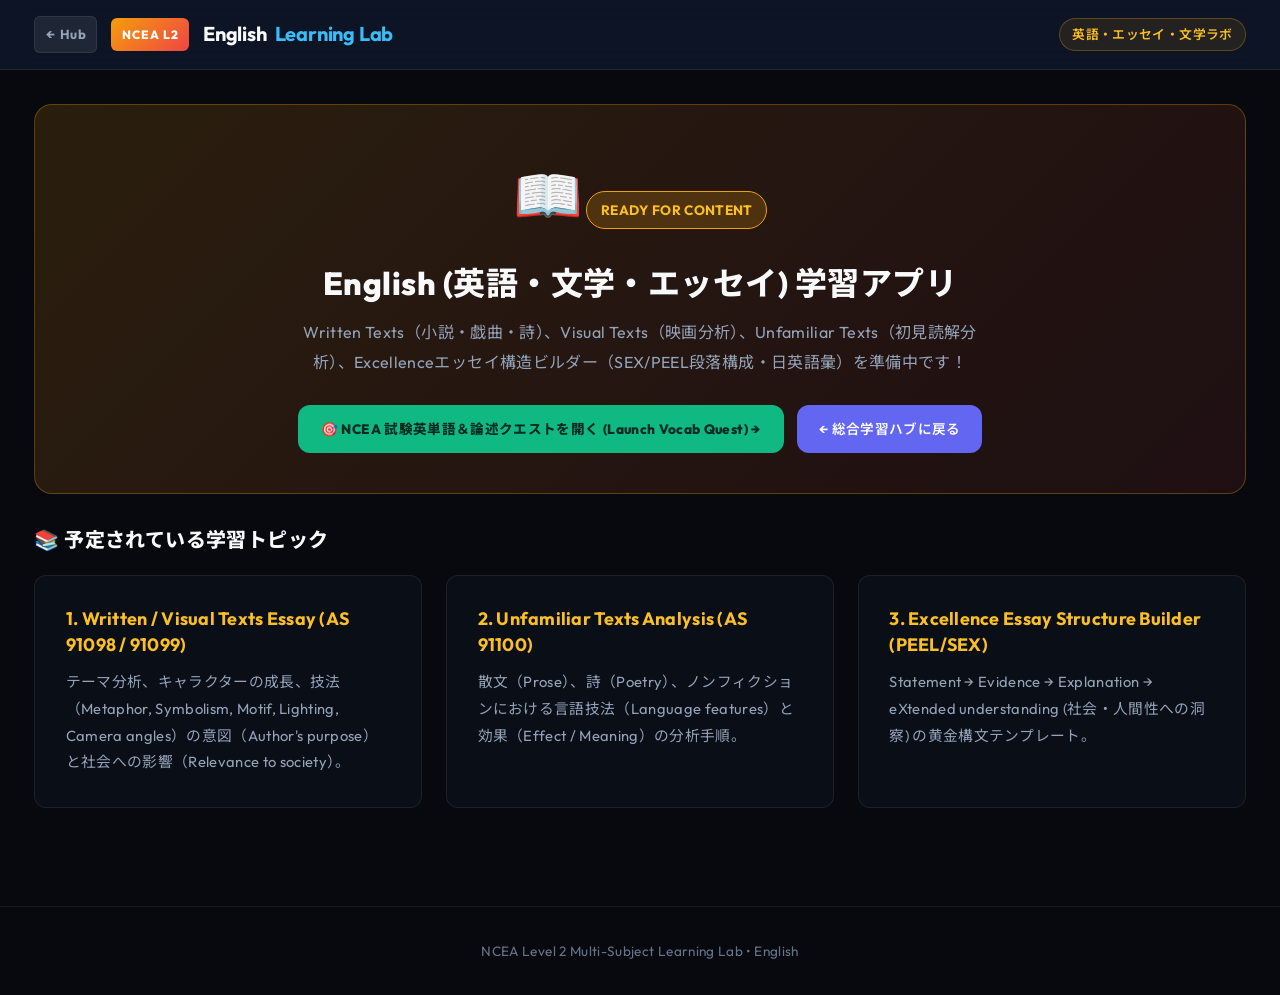
==== commit aa99e924: "Unify Pattern B folder-tab design, 3-tier surface elevation, and Unicode formulas across all subject" ====
--- a/english/index.html
+++ b/english/index.html
@@ -7,7 +7,7 @@
   <link rel="preconnect" href="https://fonts.googleapis.com">
   <link rel="preconnect" href="https://fonts.gstatic.com" crossorigin>
   <link href="https://fonts.googleapis.com/css2?family=JetBrains+Mono:wght@400;700&family=Noto+Sans+JP:wght@400;600;700;900&family=Outfit:wght@400;600;700;800&display=swap" rel="stylesheet">
-  <link rel="stylesheet" href="../physics/css/style.css">
+  <link rel="stylesheet" href="../physics/css/style.css?v=20261102f">
   <style>
     .subject-hero {
       background: linear-gradient(135deg, rgba(245, 158, 11, 0.15), rgba(239, 68, 68, 0.1));
@@ -39,7 +39,7 @@
       gap: 1.5rem;
     }
   </style>
-  <link rel="stylesheet" href="../css/shared.css">
+  <link rel="stylesheet" href="../css/shared.css?v=20261102f">
 </head>
 <body>
 
@@ -61,36 +61,36 @@
       <div class="subject-icon-large">📖</div>
       <span class="coming-soon-badge">READY FOR CONTENT</span>
       <h2 style="font-size: 2rem; font-weight: 800; margin-bottom: 0.5rem;">English (英語・文学・エッセイ) 学習アプリ</h2>
-      <p style="color: var(--text-secondary); max-width: 650px; margin: 0 auto 1.5rem; line-height: 1.7;">
+      <p style="color: var(--text-secondary); max-width: 680px; margin: 0.75rem auto 1.75rem; line-height: 1.85; letter-spacing: 0.022em;">
         Written Texts（小説・戯曲・詩）、Visual Texts（映画分析）、Unfamiliar Texts（初見読解分析）、Excellenceエッセイ構造ビルダー（SEX/PEEL段落構成・日英語彙）を準備中です！
       </p>
-      <div style="display: flex; justify-content: center; flex-wrap: wrap; gap: 0.75rem;">
-        <a href="../vocab/index.html" class="reveal-btn" style="background: #10b981; color: #022c22; font-weight: 800; border: none; text-decoration: none; padding: 0.65rem 1.35rem;">
+      <div style="display: flex; justify-content: center; flex-wrap: wrap; gap: 0.85rem;">
+        <a href="../vocab/index.html" class="reveal-btn" style="background: #10b981; color: #022c22; font-weight: 800; border: none; text-decoration: none; padding: 0.75rem 1.45rem; border-radius: 12px;">
           🎯 NCEA 試験英単語＆論述クエストを開く (Launch Vocab Quest) →
         </a>
-        <a href="../index.html" class="reveal-btn" style="background: var(--accent-indigo); color: white; border: none; text-decoration: none; padding: 0.65rem 1.25rem;">
+        <a href="../index.html" class="reveal-btn" style="background: var(--accent-indigo); color: white; border: none; text-decoration: none; padding: 0.75rem 1.35rem; border-radius: 12px;">
           ← 総合学習ハブに戻る
         </a>
       </div>
     </div>
 
-    <h3 style="font-size: 1.2rem; font-weight: 700; margin-bottom: 1rem; color: var(--text-primary);">📚 予定されている学習トピック</h3>
+    <h3 style="font-size: 1.25rem; font-weight: 800; margin-bottom: 1.25rem; color: var(--text-primary); letter-spacing: 0.02em;">📚 予定されている学習トピック</h3>
     <div class="topic-card-grid">
-      <div class="question-card">
-        <h4 style="color: #fbbf24; font-size: 1.1rem; margin-bottom: 0.5rem;">1. Written / Visual Texts Essay (AS 91098 / 91099)</h4>
-        <p style="font-size: 0.88rem; color: var(--text-secondary); line-height: 1.6;">
+      <div class="question-card" style="padding: var(--pad-lg); line-height: 1.82; letter-spacing: 0.022em;">
+        <h4 style="color: #fbbf24; font-size: 1.12rem; margin-bottom: 0.75rem;">1. Written / Visual Texts Essay (AS 91098 / 91099)</h4>
+        <p style="font-size: 0.92rem; color: var(--text-secondary); line-height: 1.82;">
           テーマ分析、キャラクターの成長、技法（Metaphor, Symbolism, Motif, Lighting, Camera angles）の意図（Author's purpose）と社会への影響（Relevance to society）。
         </p>
       </div>
-      <div class="question-card">
-        <h4 style="color: #fbbf24; font-size: 1.1rem; margin-bottom: 0.5rem;">2. Unfamiliar Texts Analysis (AS 91100)</h4>
-        <p style="font-size: 0.88rem; color: var(--text-secondary); line-height: 1.6;">
+      <div class="question-card" style="padding: var(--pad-lg); line-height: 1.82; letter-spacing: 0.022em;">
+        <h4 style="color: #fbbf24; font-size: 1.12rem; margin-bottom: 0.75rem;">2. Unfamiliar Texts Analysis (AS 91100)</h4>
+        <p style="font-size: 0.92rem; color: var(--text-secondary); line-height: 1.82;">
           散文（Prose）、詩（Poetry）、ノンフィクションにおける言語技法（Language features）と効果（Effect / Meaning）の分析手順。
         </p>
       </div>
-      <div class="question-card">
-        <h4 style="color: #fbbf24; font-size: 1.1rem; margin-bottom: 0.5rem;">3. Excellence Essay Structure Builder (PEEL/SEX)</h4>
-        <p style="font-size: 0.88rem; color: var(--text-secondary); line-height: 1.6;">
+      <div class="question-card" style="padding: var(--pad-lg); line-height: 1.82; letter-spacing: 0.022em;">
+        <h4 style="color: #fbbf24; font-size: 1.12rem; margin-bottom: 0.75rem;">3. Excellence Essay Structure Builder (PEEL/SEX)</h4>
+        <p style="font-size: 0.92rem; color: var(--text-secondary); line-height: 1.82;">
           Statement → Evidence → Explanation → eXtended understanding (社会・人間性への洞察) の黄金構文テンプレート。
         </p>
       </div>
--- a/css/shared.css
+++ b/css/shared.css
@@ -1,11 +1,11 @@
 /* ============================================================
-   Shared responsive layer — loaded LAST on every page
+   Shared responsive & Argon design system layer — loaded LAST
    ------------------------------------------------------------
    Every page links this after its own stylesheet:
      <link rel="stylesheet" href="../css/shared.css">
    It owns:
-     1. Breakpoints & spacing tokens (--pad-*, --gutter)
-     2. Header / tab navigation behaviour on tablet & phone
+     1. Breakpoints, spacing tokens (--pad-*, --gutter), & typography rhythm
+     2. Connected Folder-Tab navigation (Pattern B) across all subject labs
      3. Safety nets (min-width: 0, media max-width, tables)
      4. Touch ergonomics (tap targets, 16px inputs, no sticky hover)
    Rules for new features: see docs/UI-GUIDELINES.md
@@ -18,40 +18,65 @@
      desktop: 1025px+
 */
 :root {
-  --pad-lg: 1.75rem;   /* outer cards */
-  --pad-md: 1.5rem;    /* standard cards */
+  --pad-lg: 1.9rem;    /* outer cards */
+  --pad-md: 1.55rem;   /* standard cards */
   --pad-sm: 1.25rem;   /* boxes nested inside cards */
-  --gutter: 2rem;      /* page side padding */
+  --gutter: 2.15rem;   /* page side padding */
   --tap-min: 44px;     /* minimum touch target */
+
+  /* Default folder-tab theme tokens (overridden per subject) */
+  --tab-accent: #38bdf8;
+  --tab-accent-text: #7dd3fc;
+  --tab-border: rgba(56, 189, 248, 0.42);
+  --tab-glow: rgba(56, 189, 248, 0.14);
+  --sheet-bg: #0f172a;
 }
 
 @media (max-width: 1024px) {
   :root {
-    --pad-lg: 1.35rem;
-    --pad-md: 1.2rem;
-    --pad-sm: 1rem;
-    --gutter: 1.25rem;
+    --pad-lg: 1.45rem;
+    --pad-md: 1.25rem;
+    --pad-sm: 1.05rem;
+    --gutter: 1.3rem;
   }
 }
 
 @media (max-width: 640px) {
   :root {
-    --pad-lg: 1rem;
-    --pad-md: 0.9rem;
-    --pad-sm: 0.8rem;
-    --gutter: 0.75rem;
-  }
-}
-
-/* ---------- 2. Global safety nets ---------- */
+    --pad-lg: 1.1rem;
+    --pad-md: 0.98rem;
+    --pad-sm: 0.85rem;
+    --gutter: 0.8rem;
+  }
+}
+
+/* ---------- 2. Global typography & safety nets ---------- */
 html {
   -webkit-text-size-adjust: 100%;
   text-size-adjust: 100%;
 }
 
 body {
+  line-height: 1.78;
+  letter-spacing: 0.022em;
   overflow-wrap: break-word;
   overflow-x: clip;
+}
+
+h1, h2, h3, h4, h5 {
+  letter-spacing: 0.015em;
+  line-height: 1.42;
+}
+
+p, li {
+  line-height: 1.8;
+  letter-spacing: 0.022em;
+}
+
+code {
+  padding: 0.14rem 0.42rem;
+  margin: 0 0.12rem;
+  border-radius: 5px;
 }
 
 img, video, svg:not([width]) {
@@ -94,7 +119,7 @@
   overflow-wrap: anywhere;
 }
 
-/* ---------- 3. Page frame ---------- */
+/* ---------- 3. Page frame & Unified Folder-Tab Bar (Pattern B) ---------- */
 .main-container {
   padding: var(--gutter);
 }
@@ -103,11 +128,277 @@
 .portal-header {
   padding-left: var(--gutter);
   padding-right: var(--gutter);
+  gap: 1.25rem;
+}
+
+.header-meta .badge-tag {
+  cursor: default;
+  user-select: none;
 }
 
 .nav-tabs-wrapper {
   padding-left: var(--gutter);
   padding-right: var(--gutter);
+}
+
+/* Sub-Lab Switcher (e.g. Math Z-Table Lab <-> Distribution Dojo) */
+.sub-lab-switcher {
+  display: grid;
+  grid-template-columns: repeat(2, minmax(0, 1fr));
+  gap: 0.75rem;
+  margin-bottom: 1.25rem;
+}
+
+.sub-lab-link {
+  display: flex;
+  align-items: center;
+  justify-content: space-between;
+  gap: 0.85rem;
+  padding: 0.85rem 1.15rem;
+  border-radius: 14px;
+  background: rgba(15, 23, 42, 0.75);
+  border: 1px solid rgba(255, 255, 255, 0.1);
+  color: var(--text-secondary, #cbd5e1);
+  text-decoration: none;
+  transition: all 0.2s ease;
+}
+
+.sub-lab-link:hover {
+  border-color: rgba(168, 85, 247, 0.5);
+  background: rgba(30, 41, 59, 0.85);
+  color: #f8fafc;
+  transform: translateY(-1px);
+}
+
+.sub-lab-link.current {
+  background: linear-gradient(135deg, rgba(56, 189, 248, 0.14), rgba(168, 85, 247, 0.12));
+  border: 1px solid var(--tab-border, rgba(56, 189, 248, 0.45));
+  color: #f8fafc;
+  box-shadow: 0 4px 16px rgba(0, 0, 0, 0.25);
+}
+
+.sub-lab-link-main {
+  display: flex;
+  flex-direction: column;
+  gap: 0.2rem;
+  min-width: 0;
+}
+
+.sub-lab-link-title {
+  font-size: 0.95rem;
+  font-weight: 800;
+  color: #f8fafc;
+  display: flex;
+  align-items: center;
+  gap: 0.45rem;
+}
+
+.sub-lab-link-desc {
+  font-size: 0.78rem;
+  color: var(--text-secondary, #94a3b8);
+}
+
+.sub-lab-pill {
+  flex-shrink: 0;
+  font-size: 0.75rem;
+  font-weight: 800;
+  padding: 0.3rem 0.7rem;
+  border-radius: 9999px;
+  background: rgba(168, 85, 247, 0.2);
+  border: 1px solid rgba(168, 85, 247, 0.45);
+  color: #e9d5ff;
+  white-space: nowrap;
+}
+
+.sub-lab-link.current .sub-lab-pill {
+  background: rgba(16, 185, 129, 0.18);
+  border-color: rgba(16, 185, 129, 0.45);
+  color: #6ee7b7;
+}
+
+@media (max-width: 640px) {
+  .sub-lab-switcher {
+    grid-template-columns: 1fr;
+  }
+}
+
+/* Connected Folder-Tab Bar inside .main-container */
+.main-container > .nav-tabs-wrapper {
+  background: transparent;
+  border-bottom: none;
+  padding: 0 0.45rem;
+  margin-bottom: -1px;
+  display: grid;
+  grid-template-columns: repeat(5, minmax(0, 1fr));
+  gap: 0.45rem;
+  position: relative;
+  z-index: 2;
+  overflow: visible;
+}
+
+.main-container > .nav-tabs-wrapper.tabs-7 {
+  grid-template-columns: repeat(7, minmax(0, 1fr));
+  gap: 0.35rem;
+}
+
+.main-container > .nav-tabs-wrapper .nav-tab-btn {
+  background: #070b13;
+  border: 1px solid rgba(255, 255, 255, 0.09);
+  border-bottom-color: transparent;
+  border-radius: 14px 14px 0 0;
+  color: var(--text-muted, #94a3b8);
+  font-family: var(--font-sans);
+  padding: 0.82rem 0.95rem;
+  cursor: pointer;
+  transition: all 0.2s ease;
+  display: flex;
+  flex-direction: column;
+  align-items: flex-start;
+  justify-content: center;
+  gap: 0.26rem;
+  text-align: left;
+  white-space: normal;
+  min-width: 0;
+  opacity: 0.76;
+  box-shadow: none;
+}
+
+.main-container > .nav-tabs-wrapper.tabs-7 .nav-tab-btn {
+  padding: 0.72rem 0.65rem;
+}
+
+.main-container > .nav-tabs-wrapper .nav-tab-btn:hover:not(.active) {
+  color: var(--text-primary, #f8fafc);
+  background: #0d1526;
+  border-color: rgba(255, 255, 255, 0.16);
+  border-bottom-color: transparent;
+  opacity: 0.96;
+}
+
+.main-container > .nav-tabs-wrapper .nav-tab-btn .tab-top-line {
+  display: flex;
+  align-items: center;
+  gap: 0.4rem;
+  font-size: 0.92rem;
+  font-weight: 800;
+  line-height: 1.3;
+  letter-spacing: 0.015em;
+  color: inherit;
+  min-width: 0;
+}
+
+.main-container > .nav-tabs-wrapper.tabs-7 .nav-tab-btn .tab-top-line {
+  font-size: 0.84rem;
+  gap: 0.32rem;
+}
+
+.main-container > .nav-tabs-wrapper .nav-tab-btn .tab-sub-line {
+  display: block;
+  font-size: 0.75rem;
+  font-weight: 600;
+  line-height: 1.35;
+  letter-spacing: 0.02em;
+  color: var(--text-muted, #94a3b8);
+}
+
+.main-container > .nav-tabs-wrapper.tabs-7 .nav-tab-btn .tab-sub-line {
+  font-size: 0.72rem;
+}
+
+.main-container > .nav-tabs-wrapper .nav-tab-btn.active {
+  position: relative;
+  z-index: 3;
+  color: #f8fafc;
+  background: var(--sheet-bg);
+  opacity: 1;
+  border: 1px solid var(--tab-border);
+  border-top: 4px solid var(--tab-accent);
+  border-bottom: 2px solid var(--sheet-bg);
+  padding-top: 0.68rem;
+  box-shadow: 0 -6px 20px var(--tab-glow);
+}
+
+.main-container > .nav-tabs-wrapper .nav-tab-btn.active .tab-top-line {
+  color: var(--tab-accent-text);
+}
+
+.main-container > .nav-tabs-wrapper .nav-tab-btn.active .tab-sub-line {
+  color: var(--text-secondary, #cbd5e1);
+}
+
+/* Connected Folder Sheet Frame for multi-card / simulator tabs */
+.main-container.folder-sheet-deck > .tab-panel.active {
+  background: var(--sheet-bg);
+  border: 1px solid var(--tab-border);
+  border-radius: 10px 10px 20px 20px;
+  padding: var(--pad-lg);
+  box-shadow: 0 14px 36px rgba(0, 0, 0, 0.45);
+}
+
+/* Flatten redundant outer card border when inside the connected folder sheet */
+.main-container.folder-sheet-deck .arcade-lobby-card,
+.main-container.folder-sheet-deck .arcade-arena-card,
+.main-container.folder-sheet-deck > .tab-panel > .guide-card,
+.main-container.folder-sheet-deck > .tab-panel > .drill-card {
+  background: transparent;
+  border: none;
+  border-radius: 0;
+  padding: 0;
+  box-shadow: none;
+}
+
+/* 3-Tier Surface Elevation: Inner cards inside the connected folder sheet */
+.main-container.folder-sheet-deck .sim-canvas-card,
+.main-container.folder-sheet-deck .sim-controls-card,
+.main-container.folder-sheet-deck .exam-header-banner,
+.main-container.folder-sheet-deck .exam-part-card,
+.main-container.folder-sheet-deck .planner-top-bar,
+.main-container.folder-sheet-deck .planner-inputs-card,
+.main-container.folder-sheet-deck .planner-guidance-card,
+.main-container.folder-sheet-deck .study-card,
+.main-container.folder-sheet-deck .rubric-card,
+.main-container.folder-sheet-deck .question-card,
+.main-container.folder-sheet-deck .ztable-search-bar,
+.main-container.folder-sheet-deck .ztable-card,
+.main-container.folder-sheet-deck .problem-solve-card,
+.main-container.folder-sheet-deck .formula-select-card,
+.main-container.folder-sheet-deck .formula-interactive-card {
+  background: linear-gradient(180deg, rgba(21, 33, 58, 0.92), rgba(15, 24, 44, 0.95));
+  border: 1px solid rgba(255, 255, 255, 0.1);
+  box-shadow: inset 0 1px 0 rgba(255, 255, 255, 0.05), 0 8px 22px rgba(0, 0, 0, 0.28);
+}
+
+/* Segmented Pill Sub-Navigation inside sheets (distinct from main folder tabs) */
+.exam-selector-tabs,
+.problems-top-selector,
+.mode-selector {
+  background: rgba(6, 10, 18, 0.78);
+  border: 1px solid rgba(255, 255, 255, 0.09);
+  border-radius: 12px;
+  padding: 0.32rem;
+  display: inline-flex;
+  flex-wrap: wrap;
+  gap: 0.35rem;
+}
+
+/* Generous vertical rhythm inside cards across all subject labs */
+.arcade-lobby-card,
+.exam-part-card,
+.question-card,
+.study-card,
+.rubric-card,
+.guide-card {
+  line-height: 1.8;
+  letter-spacing: 0.022em;
+}
+
+.mode-desc,
+.fb-exp,
+.step-text,
+.wall-desc,
+.study-summary {
+  line-height: 1.8 !important;
+  letter-spacing: 0.022em;
 }
 
 /* ---------- 4. Tablet (≤1024px) ---------- */
@@ -115,14 +406,13 @@
   .lab-header,
   .portal-header {
     flex-wrap: wrap;
-    row-gap: 0.6rem;
+    row-gap: 0.65rem;
   }
 
   .header-meta {
     flex-wrap: wrap;
   }
 
-  /* Tabs wrap onto several rows instead of hiding off-screen */
   .nav-tabs-wrapper {
     flex-wrap: wrap;
     overflow-x: visible;
@@ -131,6 +421,42 @@
   .nav-tab-btn {
     white-space: normal;
     text-align: left;
+  }
+
+  .main-container > .nav-tabs-wrapper {
+    grid-template-columns: repeat(5, minmax(0, 1fr));
+  }
+
+  .main-container > .nav-tabs-wrapper.tabs-7 {
+    grid-template-columns: repeat(7, minmax(0, 1fr));
+    padding: 0 0.25rem;
+    margin-bottom: -1px;
+    gap: 0.25rem;
+  }
+
+  .main-container > .nav-tabs-wrapper .nav-tab-btn {
+    padding: 0.7rem 0.65rem;
+  }
+
+  .main-container > .nav-tabs-wrapper.tabs-7 .nav-tab-btn {
+    padding: 0.6rem 0.45rem;
+  }
+
+  .main-container > .nav-tabs-wrapper .nav-tab-btn .tab-top-line {
+    font-size: 0.84rem;
+  }
+
+  .main-container > .nav-tabs-wrapper.tabs-7 .nav-tab-btn .tab-top-line {
+    font-size: 0.78rem;
+    gap: 0.25rem;
+  }
+
+  .main-container > .nav-tabs-wrapper .nav-tab-btn .tab-sub-line {
+    font-size: 0.73rem;
+  }
+
+  .main-container > .nav-tabs-wrapper.tabs-7 .nav-tab-btn .tab-sub-line {
+    font-size: 0.68rem;
   }
 }
 
@@ -140,15 +466,15 @@
   .lab-header,
   .portal-header {
     position: static;
-    padding-top: 0.6rem;
-    padding-bottom: 0.6rem;
-    gap: 0.5rem;
+    padding-top: 0.7rem;
+    padding-bottom: 0.7rem;
+    gap: 0.55rem;
   }
 
   .logo-group {
     flex: 1 1 100%;
     min-width: 0;
-    gap: 0.5rem;
+    gap: 0.55rem;
     flex-wrap: wrap;
   }
 
@@ -159,29 +485,29 @@
   .back-hub-btn {
     flex: 0 0 auto;
     min-height: 36px;
-    font-size: 0.8rem;
-    padding: 0.35rem 0.7rem;
+    font-size: 0.82rem;
+    padding: 0.38rem 0.75rem;
   }
 
   .lab-title,
   .portal-title {
     flex: 1 1 12rem;
     min-width: 0;
-    font-size: 1.1rem;
-    line-height: 1.25;
+    font-size: 1.12rem;
+    line-height: 1.3;
   }
 
   .lab-title span,
   .portal-title span {
     display: block;
-    font-size: 0.85rem;
+    font-size: 0.86rem;
   }
 
   .header-meta {
     flex: 1 1 100%;
     flex-wrap: nowrap;
     overflow-x: auto;
-    gap: 0.4rem;
+    gap: 0.45rem;
     scrollbar-width: none;
     -webkit-overflow-scrolling: touch;
   }
@@ -193,43 +519,49 @@
   .header-meta .badge-tag {
     flex: 0 0 auto;
     white-space: nowrap;
-    font-size: 0.72rem;
-  }
-
-  /* Tabs: 2-column grid so every section is visible at once */
-  .nav-tabs-wrapper {
+    font-size: 0.74rem;
+  }
+
+  /* Folder Tabs on Phone: 2-column grid */
+  .nav-tabs-wrapper,
+  .main-container > .nav-tabs-wrapper,
+  .main-container > .nav-tabs-wrapper.tabs-7 {
     display: grid;
     grid-template-columns: 1fr 1fr;
-    gap: 0.4rem;
-    padding-top: 0.6rem;
-    padding-bottom: 0.6rem;
-  }
-
-  .nav-tab-btn {
+    gap: 0.45rem;
+    padding: 0;
+    margin-bottom: 0.75rem;
+  }
+
+  .main-container > .nav-tabs-wrapper .nav-tab-btn,
+  .main-container > .nav-tabs-wrapper.tabs-7 .nav-tab-btn {
     min-height: var(--tap-min);
-    padding: 0.5rem 0.6rem;
-    font-size: 0.76rem;
-    line-height: 1.3;
-    gap: 0.35rem;
-    align-items: center;
-    border-color: var(--border-color);
-    background: rgba(255, 255, 255, 0.025);
-  }
-
-  .nav-tab-btn > span:first-child {
-    flex: 0 0 auto;
-    font-size: 1rem;
+    border-radius: 12px;
+    border-bottom: 1px solid rgba(255, 255, 255, 0.09);
+    padding: 0.65rem 0.75rem;
+  }
+
+  .main-container > .nav-tabs-wrapper .nav-tab-btn.active,
+  .main-container > .nav-tabs-wrapper.tabs-7 .nav-tab-btn.active {
+    border: 1px solid var(--tab-border);
+    border-top: 4px solid var(--tab-accent);
+    box-shadow: 0 4px 16px var(--tab-glow);
+  }
+
+  .main-container.folder-sheet-deck > .tab-panel.active {
+    border-radius: 16px;
+    padding: var(--pad-md);
   }
 
   /* Type scale */
   main h2:not(.hero-title) {
-    font-size: clamp(1.1rem, 5vw, 1.4rem) !important;
-    line-height: 1.35;
+    font-size: clamp(1.12rem, 5vw, 1.42rem) !important;
+    line-height: 1.4;
   }
 
   main h3 {
-    font-size: clamp(1rem, 4.4vw, 1.2rem);
-    line-height: 1.4;
+    font-size: clamp(1.02rem, 4.4vw, 1.22rem);
+    line-height: 1.42;
   }
 
   /* Multi-column layouts collapse to a single column */
@@ -269,12 +601,12 @@
 
   /* Portal */
   .portal-main {
-    padding: 1rem var(--gutter) 2rem;
+    padding: 1.15rem var(--gutter) 2.25rem;
   }
 
   .hero-banner {
-    padding: 1.5rem 1.1rem;
-    margin-bottom: 1.75rem;
+    padding: 1.65rem 1.2rem;
+    margin-bottom: 1.85rem;
   }
 
   .hero-title {
@@ -282,21 +614,34 @@
   }
 
   .hero-desc {
-    font-size: 0.92rem;
+    font-size: 0.94rem;
   }
 
   .section-title {
-    font-size: 1.1rem;
+    font-size: 1.12rem;
     align-items: flex-start;
   }
 
   .lab-footer,
   .portal-footer {
-    padding: 1.25rem var(--gutter);
-  }
-}
-
-/* ---------- 6. Touch devices (any size) ---------- */
+    padding: 1.5rem var(--gutter);
+  }
+}
+
+/* ---------- 6. Print safety (Psychology A3 Planner etc.) ---------- */
+@media print {
+  .main-container > .nav-tabs-wrapper {
+    display: none !important;
+  }
+  .main-container.folder-sheet-deck > .tab-panel.active {
+    background: transparent !important;
+    border: none !important;
+    padding: 0 !important;
+    box-shadow: none !important;
+  }
+}
+
+/* ---------- 7. Touch devices (any size) ---------- */
 @media (pointer: coarse) {
   /* iOS zooms the page when focusing an input whose text is < 16px */
   input,
